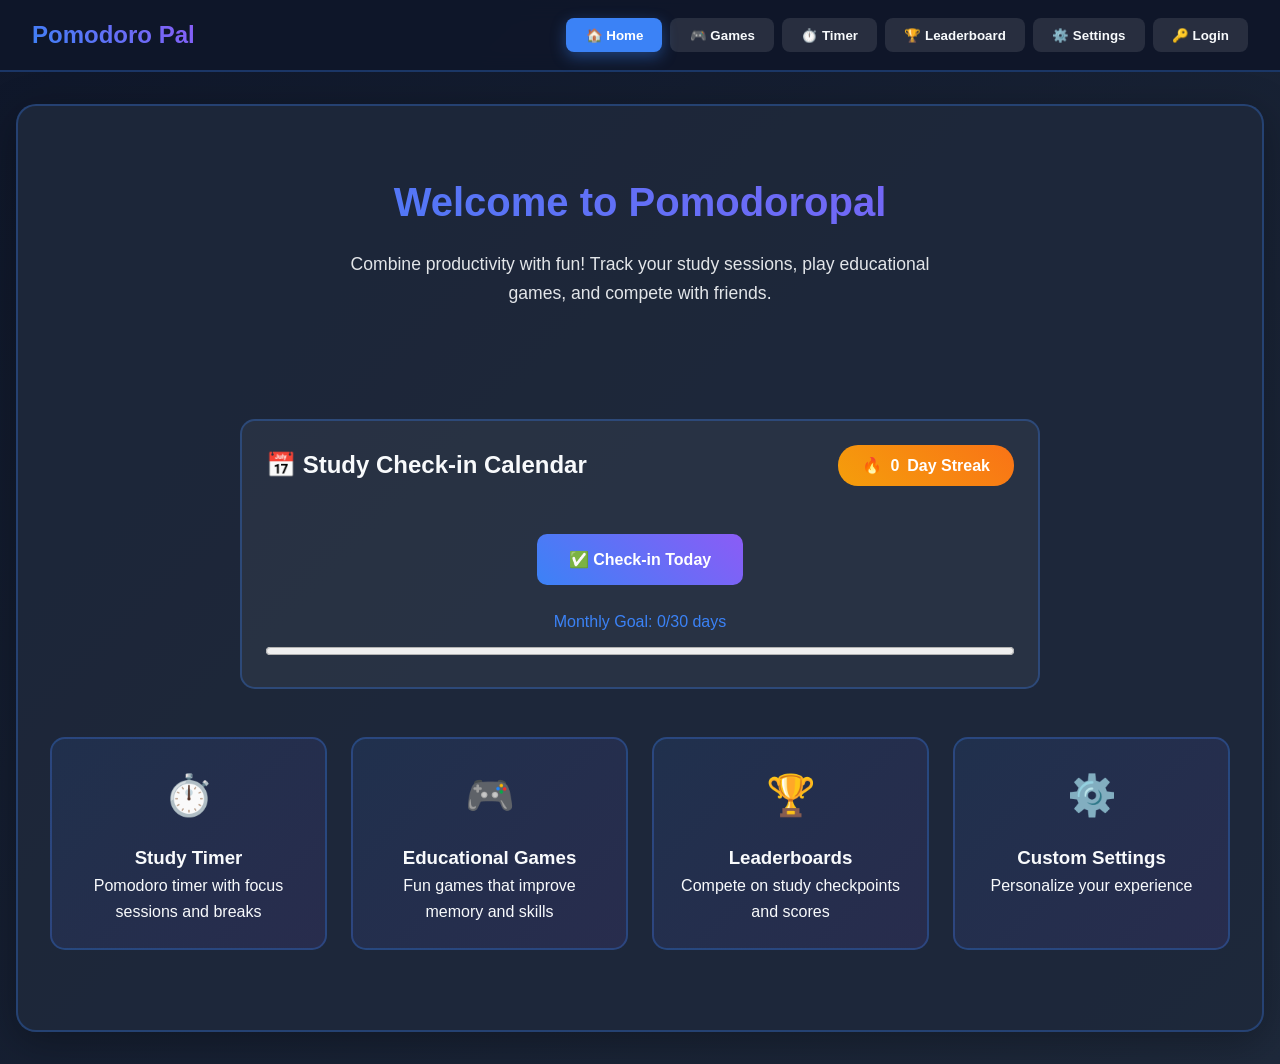
==== Pomodoro Pal/pomodoro-pal-webpage.html @ c5510846 "Initial commit: Pomodoro productivity app with user auth" ====
<!DOCTYPE html>
<html lang="en">
<head>
    <meta charset="UTF-8">
    <meta name="viewport" content="width=device-width, initial-scale=1.0">
    <title>Pomodoropal</title>
    <style>
        /* CSS Variables */
        :root {
            --bg-primary: #0f172a;
            --bg-secondary: #1e293b;
            --accent-color: #3b82f6;
            --accent-secondary: #8b5cf6;
            --text-color: #f8fafc;
            --card-bg: rgba(30, 41, 59, 0.9);
            --border-color: rgba(59, 130, 246, 0.3);
            --success-color: #10b981;
            --danger-color: #ef4444;
            --warning-color: #f59e0b;
        }

        .light-mode {
            --bg-primary: #f1f5f9;
            --bg-secondary: #ffffff;
            --accent-color: #2563eb;
            --accent-secondary: #7c3aed;
            --text-color: #1e293b;
            --card-bg: rgba(255, 255, 255, 0.95);
            --border-color: rgba(37, 99, 235, 0.3);
        }

        * {
            margin: 0;
            padding: 0;
            box-sizing: border-box;
        }

        body {
            font-family: -apple-system, BlinkMacSystemFont, 'Segoe UI', Roboto, sans-serif;
            background: linear-gradient(135deg, var(--bg-primary), var(--bg-secondary));
            color: var(--text-color);
            min-height: 100vh;
            transition: all 0.3s ease;
            line-height: 1.6;
        }

        /* Auth Modal */
        .auth-modal {
            position: fixed;
            top: 0;
            left: 0;
            width: 100%;
            height: 100%;
            background: rgba(0, 0, 0, 0.8);
            display: none;
            justify-content: center;
            align-items: center;
            z-index: 2000;
            backdrop-filter: blur(10px);
        }

        .auth-modal.active {
            display: flex;
        }

        .auth-box {
            background: var(--card-bg);
            padding: 2rem;
            border-radius: 20px;
            width: 90%;
            max-width: 400px;
            border: 2px solid var(--border-color);
            box-shadow: 0 20px 60px rgba(0, 0, 0, 0.5);
        }

        .auth-tabs {
            display: flex;
            gap: 0.5rem;
            margin-bottom: 1.5rem;
        }

        .auth-tab {
            flex: 1;
            padding: 0.8rem;
            background: rgba(255, 255, 255, 0.1);
            border: none;
            color: var(--text-color);
            border-radius: 8px;
            cursor: pointer;
            font-weight: 600;
            transition: all 0.3s ease;
        }

        .auth-tab:hover {
            background: rgba(59, 130, 246, 0.2);
        }

        .auth-tab.active {
            background: var(--accent-color);
            color: white;
        }

        .auth-form {
            display: none;
        }

        .auth-form.active {
            display: block;
        }

        .auth-input {
            width: 100%;
            padding: 0.8rem;
            margin: 0.5rem 0 1rem 0;
            background: rgba(255, 255, 255, 0.1);
            border: 2px solid var(--border-color);
            border-radius: 8px;
            color: var(--text-color);
            font-size: 1rem;
        }

        .auth-btn {
            width: 100%;
            padding: 0.8rem;
            background: linear-gradient(45deg, var(--accent-color), var(--accent-secondary));
            border: none;
            border-radius: 8px;
            color: white;
            font-weight: bold;
            cursor: pointer;
            margin-top: 0.5rem;
            transition: all 0.3s ease;
        }

        .auth-btn:hover {
            transform: translateY(-2px);
            box-shadow: 0 5px 15px rgba(59, 130, 246, 0.4);
        }

        /* Navigation */
        nav {
            background: rgba(15, 23, 42, 0.95);
            padding: 1rem 2rem;
            display: flex;
            justify-content: space-between;
            align-items: center;
            position: sticky;
            top: 0;
            z-index: 1000;
            border-bottom: 2px solid var(--border-color);
            backdrop-filter: blur(10px);
        }

        .logo {
            font-size: 1.5rem;
            font-weight: bold;
            background: linear-gradient(45deg, var(--accent-color), var(--accent-secondary));
            -webkit-background-clip: text;
            -webkit-text-fill-color: transparent;
            cursor: pointer;
        }

        .user-info {
            display: flex;
            align-items: center;
            gap: 1rem;
        }

        .avatar {
            width: 40px;
            height: 40px;
            border-radius: 50%;
            background: var(--accent-color);
            display: flex;
            align-items: center;
            justify-content: center;
            font-weight: bold;
            color: white;
        }

        .nav-links {
            display: flex;
            gap: 0.5rem;
            flex-wrap: wrap;
        }

        .nav-btn {
            padding: 0.6rem 1.2rem;
            background: rgba(255, 255, 255, 0.1);
            border: none;
            border-radius: 8px;
            color: var(--text-color);
            cursor: pointer;
            font-weight: 600;
            transition: all 0.3s ease;
            white-space: nowrap;
        }

        .nav-btn:hover {
            background: rgba(59, 130, 246, 0.2);
            transform: translateY(-2px);
        }

        .nav-btn.active {
            background: var(--accent-color);
            color: white;
            box-shadow: 0 5px 15px rgba(59, 130, 246, 0.4);
        }

        /* Main Container */
        .container {
            max-width: 1400px;
            margin: 2rem auto;
            padding: 0 1rem;
        }

        .content-section {
            background: var(--card-bg);
            border-radius: 20px;
            padding: 2rem;
            border: 2px solid var(--border-color);
            display: none;
            animation: fadeIn 0.5s ease;
            box-shadow: 0 10px 40px rgba(0, 0, 0, 0.3);
        }

        .content-section.active {
            display: block;
        }

        @keyframes fadeIn {
            from { opacity: 0; transform: translateY(20px); }
            to { opacity: 1; transform: translateY(0); }
        }

        /* Home Section */
        .hero {
            text-align: center;
            padding: 2rem 1rem;
            margin-bottom: 3rem;
        }

        .hero h1 {
            font-size: 2.5rem;
            margin-bottom: 1rem;
            background: linear-gradient(45deg, var(--accent-color), var(--accent-secondary));
            -webkit-background-clip: text;
            -webkit-text-fill-color: transparent;
        }

        .hero p {
            font-size: 1.1rem;
            opacity: 0.9;
            max-width: 600px;
            margin: 0 auto 2rem auto;
        }

        /* Features Grid */
        .features-grid {
            display: grid;
            grid-template-columns: repeat(auto-fit, minmax(250px, 1fr));
            gap: 1.5rem;
            margin: 3rem 0;
        }

        .feature-card {
            background: linear-gradient(135deg, rgba(59, 130, 246, 0.1), rgba(139, 92, 246, 0.1));
            padding: 1.5rem;
            border-radius: 15px;
            cursor: pointer;
            transition: all 0.3s ease;
            border: 2px solid var(--border-color);
            text-align: center;
        }

        .feature-card:hover {
            transform: translateY(-10px);
            border-color: var(--accent-color);
            box-shadow: 0 15px 30px rgba(59, 130, 246, 0.3);
        }

        .feature-icon {
            font-size: 2.5rem;
            margin-bottom: 1rem;
        }

        /* Check-in Calendar */
        .calendar-container {
            max-width: 800px;
            margin: 2rem auto;
            background: rgba(255, 255, 255, 0.05);
            padding: 1.5rem;
            border-radius: 15px;
            border: 2px solid var(--border-color);
        }

        .calendar-header {
            display: flex;
            justify-content: space-between;
            align-items: center;
            margin-bottom: 1.5rem;
            flex-wrap: wrap;
            gap: 1rem;
        }

        .streak-counter {
            background: linear-gradient(45deg, #f59e0b, #f97316);
            padding: 0.5rem 1.5rem;
            border-radius: 20px;
            font-weight: bold;
            display: flex;
            align-items: center;
            gap: 0.5rem;
            color: white;
        }

        .calendar-grid {
            display: grid;
            grid-template-columns: repeat(7, 1fr);
            gap: 8px;
        }

        .calendar-day {
            aspect-ratio: 1;
            display: flex;
            flex-direction: column;
            align-items: center;
            justify-content: center;
            border-radius: 8px;
            background: rgba(255, 255, 255, 0.1);
            border: 2px solid transparent;
            font-size: 0.9rem;
        }

        .calendar-day.checked {
            background: var(--success-color);
            color: white;
        }

        .calendar-day.today {
            border-color: var(--warning-color);
        }

        .check-in-btn {
            background: linear-gradient(45deg, var(--accent-color), var(--accent-secondary));
            color: white;
            border: none;
            padding: 1rem 2rem;
            border-radius: 10px;
            font-size: 1rem;
            font-weight: bold;
            cursor: pointer;
            margin: 1.5rem auto;
            display: block;
            transition: all 0.3s ease;
        }

        .check-in-btn:hover:not(:disabled) {
            transform: translateY(-3px);
            box-shadow: 0 10px 20px rgba(59, 130, 246, 0.4);
        }

        .check-in-btn:disabled {
            opacity: 0.5;
            cursor: not-allowed;
        }

        /* Games Section */
        /* Game Screens */
        /* Timer Section */
        /* Leaderboard */
        
        /* Settings */
        .settings-grid {
            display: grid;
            grid-template-columns: repeat(auto-fit, minmax(300px, 1fr));
            gap: 1.5rem;
            margin-top: 2rem;
        }

        .setting-card {
            background: rgba(255, 255, 255, 0.05);
            padding: 1.5rem;
            border-radius: 15px;
            border: 2px solid var(--border-color);
        }

        .setting-option {
            display: flex;
            justify-content: space-between;
            align-items: center;
            margin: 1rem 0;
            padding: 0.8rem;
            background: rgba(255, 255, 255, 0.05);
            border-radius: 8px;
        }

        .toggle {
            position: relative;
            width: 50px;
            height: 26px;
            background: #666;
            border-radius: 13px;
            cursor: pointer;
        }

        .toggle::after {
            content: '';
            position: absolute;
            width: 22px;
            height: 22px;
            background: white;
            border-radius: 50%;
            top: 2px;
            left: 2px;
            transition: 0.3s;
        }

        .toggle.active {
            background: var(--accent-color);
        }

        .toggle.active::after {
            left: 26px;
        }

        /* Login Prompt */
        .login-prompt {
            background: linear-gradient(45deg, rgba(59, 130, 246, 0.1), rgba(139, 92, 246, 0.1));
            padding: 1rem;
            border-radius: 10px;
            border: 2px solid var(--border-color);
            margin: 1rem 0;
            text-align: center;
        }

        .login-prompt-btn {
            background: var(--accent-color);
            color: white;
            border: none;
            padding: 0.5rem 1rem;
            border-radius: 5px;
            cursor: pointer;
            margin-left: 1rem;
            font-weight: bold;
        }

        /* Responsive Design */
        @media (max-width: 768px) {
            nav {
                flex-direction: column;
                gap: 1rem;
                padding: 1rem;
            }
            
            .nav-links {
                width: 100%;
                justify-content: center;
            }
            
            .hero h1 {
                font-size: 2rem;
            }
            
            .game-header {
                flex-direction: column;
                text-align: center;
            }
            
            .calendar-grid {
                grid-template-columns: repeat(7, 1fr);
            }
        }

        @media (max-width: 480px) {
            .calendar-grid {
                gap: 4px;
            }
            
            .calendar-day {
                font-size: 0.8rem;
            }
            
            .game-card {
                min-height: 150px;
            }
            
            .feature-card {
                padding: 1rem;
            }
        }
    </style>
</head>
<body>
    <!-- Auth Modal -->
    <div class="auth-modal" id="auth-modal">
        <div class="auth-box">
            <div class="auth-tabs">
                <button class="auth-tab active" onclick="showAuthForm('login')">Login</button>
                <button class="auth-tab" onclick="showAuthForm('register')">Register</button>
            </div>
            
            <form class="auth-form active" id="login-form" onsubmit="login(event)">
                <input type="text" class="auth-input" id="login-username" placeholder="Username" required>
                <input type="password" class="auth-input" id="login-password" placeholder="Password" required>
                <button type="submit" class="auth-btn">Login</button>
                <button type="button" class="auth-btn" onclick="closeAuthModal()" style="margin-top: 0.5rem; background: #666;">Cancel</button>
            </form>
            
            <form class="auth-form" id="register-form" onsubmit="register(event)">
                <input type="text" class="auth-input" id="register-username" placeholder="Username (min 3 chars)" required minlength="3">
                <input type="password" class="auth-input" id="register-password" placeholder="Password (min 6 chars)" required minlength="6">
                <button type="submit" class="auth-btn">Register</button>
                <button type="button" class="auth-btn" onclick="closeAuthModal()" style="margin-top: 0.5rem; background: #666;">Cancel</button>
            </form>
        </div>
    </div>

    <!-- Navigation -->
    <nav>
        <div class="logo" onclick="showSection('home')">Pomodoro Pal</div>
        <div class="user-info" id="user-info" style="display: none;">
            <div class="avatar" id="user-avatar">U</div>
            <div>
                <div id="user-name">User</div>
                <div style="font-size: 0.8rem; opacity: 0.8;" id="user-level">Guest</div>
            </div>
            <button class="nav-btn" onclick="logout()" style="margin-left: 1rem;">Logout</button>
        </div>
        <div class="nav-links">
            <button class="nav-btn active" onclick="showSection('home')">🏠 Home</button>
            <button class="nav-btn" onclick="showSection('games')">🎮 Games</button>
            <button class="nav-btn" onclick="showSection('timer')">⏱️ Timer</button>
            <button class="nav-btn" onclick="showSection('leaderboard')">🏆 Leaderboard</button>
            <button class="nav-btn" onclick="showSection('settings')">⚙️ Settings</button>
            <button class="nav-btn" onclick="openAuthModal()" id="login-btn">🔑 Login</button>
        </div>
    </nav>

    <!-- Main Container -->
    <div class="container">
        <!-- Home Section -->
        <div id="home" class="content-section active">
            <div class="hero">
                <h1>Welcome to Pomodoropal</h1>
                <p>Combine productivity with fun! Track your study sessions, play educational games, and compete with friends.</p>
            </div>

            <!-- Check-in Calendar -->
            <div class="calendar-container">
                <div class="calendar-header">
                    <h2>📅 Study Check-in Calendar</h2>
                    <div class="streak-counter">
                        🔥 <span id="streak-count">0</span> Day Streak
                    </div>
                </div>
                <div id="calendar-status" style="text-align: center; margin-bottom: 1rem; color: var(--accent-color);">
                    <!-- Status message will appear here -->
                </div>
                <div class="calendar-grid" id="calendar-grid">
                    <!-- Calendar will be generated here -->
                </div>
                <button class="check-in-btn" id="check-in-btn" onclick="markCheckin()">
                    ✅ Check-in Today
                </button>
                <div style="text-align: center; margin-top: 1rem; color: var(--accent-color);">
                    <div>Monthly Goal: <span id="month-goal">0</span>/30 days</div>
                    <progress id="month-progress" value="0" max="30" style="width: 100%; margin-top: 0.5rem;"></progress>
                </div>
            </div>

            <!-- Features Grid with Clickable Cards -->
            <div class="features-grid">
                <div class="feature-card" onclick="showSection('timer')">
                    <div class="feature-icon">⏱️</div>
                    <h3>Study Timer</h3>
                    <p>Pomodoro timer with focus sessions and breaks</p>
                </div>
                <div class="feature-card" onclick="showSection('games')">
                    <div class="feature-icon">🎮</div>
                    <h3>Educational Games</h3>
                    <p>Fun games that improve memory and skills</p>
                </div>
                <div class="feature-card" onclick="showSection('leaderboard')">
                    <div class="feature-icon">🏆</div>
                    <h3>Leaderboards</h3>
                    <p>Compete on study checkpoints and scores</p>
                </div>
                <div class="feature-card" onclick="showSection('settings')">
                    <div class="feature-icon">⚙️</div>
                    <h3>Custom Settings</h3>
                    <p>Personalize your experience</p>
                </div>
            </div>

            <!-- Guest vs Logged In Info -->
            

        <!-- Settings Section -->
        <div id="settings" class="content-section">
            <h1 style="text-align: center; margin-bottom: 1rem;">⚙️ Settings</h1>
            <p style="text-align: center; margin-bottom: 2rem; opacity: 0.8;">Customize your Pomodoropal experience</p>
            
            <div id="settings-guest-info" class="login-prompt" style="display: none;">
                <p>🔒 <strong>Login to save your settings!</strong> Customizations will be saved to your account.</p>
                <button class="login-prompt-btn" onclick="openAuthModal()">Login Now</button>
            </div>
            
            <div class="settings-grid">
                <div class="setting-card">
                    <h3 style="color: var(--accent-color); margin-bottom: 1rem;">🎨 Appearance</h3>
                    <div class="setting-option">
                        <span>Dark/Light Mode</span>
                        <div class="toggle" id="theme-toggle" onclick="toggleTheme()"></div>
                    </div>
                    <div class="setting-option">
                        <span>Font Size</span>
                        <select id="font-size" onchange="changeFontSize(this.value)">
                            <option value="small">Small</option>
                            <option value="medium" selected>Medium</option>
                            <option value="large">Large</option>
                        </select>
                    </div>
                    <div class="setting-option">
                        <span>Accent Color</span>
                        <input type="color" id="accent-color" value="#3b82f6" onchange="changeAccentColor(this.value)">
                    </div>
                </div>

                <div class="setting-card">
                    <h3 style="color: var(--accent-color); margin-bottom: 1rem;">🔔 Notifications</h3>
                    <div class="setting-option">
                        <span>Check-in Reminders</span>
                        <div class="toggle active" id="checkin-reminder" onclick="toggleSetting('checkinReminder')"></div>
                    </div>
                    <div class="setting-option">
                        <span>Break Reminders</span>
                        <div class="toggle active" id="break-reminder" onclick="toggleSetting('breakReminder')"></div>
                    </div>
                </div>

                <div class="setting-card">
                    <h3 style="color: var(--accent-color); margin-bottom: 1rem;">📊 Study Goals</h3>
                    <div class="setting-option">
                        <span>Daily Goal (hours)</span>
                        <input type="number" id="daily-goal" value="2" min="0.5" max="12" step="0.5" onchange="updateGoal('daily', this.value)">
                    </div>
                    <div class="setting-option">
                        <span>Weekly Goal (days)</span>
                        <input type="number" id="weekly-goal" value="5" min="1" max="7" step="1" onchange="updateGoal('weekly', this.value)">
                    </div>
                </div>
                
            </div>
        </div>
    </div>

    <script>
        // ============ AUTHENTICATION SYSTEM ============
        let currentUser = null;
        let users = JSON.parse(localStorage.getItem('studyUsers')) || [];
        let isLoggedIn = false;

        // Initialize on page load
        window.onload = function() {
            const savedUser = localStorage.getItem('currentUser');
            if (savedUser) {
                try {
                    currentUser = JSON.parse(savedUser);
                    isLoggedIn = true;
                    updateUIForUser();
                } catch (e) {
                    console.error('Error loading user data:', e);
                    logout();
                }
            } else {
                updateUIForGuest();
            }
            
            loadAllData(); // Load all data
            generateCalendar(); // Generate calendar
            updateLeaderboard(); // Update leaderboard
        };

        // Opens the authentication modal
        function openAuthModal() {
            document.getElementById('auth-modal').classList.add('active');
        }

        // Closes the authentication modal
        function closeAuthModal() {
            document.getElementById('auth-modal').classList.remove('active');
        }

        // Switches between login and register forms
        function showAuthForm(form) {
            document.querySelectorAll('.auth-form').forEach(f => f.classList.remove('active')); 
            document.querySelectorAll('.auth-tab').forEach(t => t.classList.remove('active'));
            
            document.getElementById(form + '-form').classList.add('active');
            document.querySelector(`.auth-tab[onclick="showAuthForm('${form}')"]`).classList.add('active');
        }

        //Logs in a user with the given username and password.
        function login(event) {
            event.preventDefault();
            
            const username = document.getElementById('login-username').value.trim();
            const password = document.getElementById('login-password').value.trim();
            
            if (!username || !password) {
                alert('Please fill in all fields');
                return;
            }
            
            // Find the user with the given username and password
            const user = users.find(u => u.username === username && u.password === password);
            if (user) {
                currentUser = user;
                isLoggedIn = true;
                localStorage.setItem('currentUser', JSON.stringify(user));
                
                updateUIForUser();
                closeAuthModal();
                loadUserData();
                generateCalendar();
                updateLeaderboard();
                
                alert('Login successful! Welcome back ' + username + '!');
            } else {
                alert('Invalid username or password');
            }
        }

        //Registers a new user with the given username and password.
        function register(event) {
            event.preventDefault();
            
            const username = document.getElementById('register-username').value.trim();
            const password = document.getElementById('register-password').value.trim();
            
            // Checks if username and password are valid
            if (!username || username.length < 3) {
                alert('Username must be at least 3 characters');
                return;
            }
            
            // Checks if password is valid
            if (!password || password.length < 6) {
                alert('Password must be at least 6 characters');
                return;
            }
            // Checks if username already exists
            if (users.some(u => u.username === username)) {
                alert('Username already exists');
                return;
            }
            
            //  Creates a new user
            const newUser = {
                id: Date.now().toString(),
                username: username,
                password: password,
                createdAt: new Date().toISOString(),
                checkins: {},
                stats: {
                    checkpoints: 0,
                    streak: 0,
                    totalHours: 0,
                    level: 1,
                    xp: 0
                },
                // Initialize game stats
                games: {
                    // Add game stats here
                },
                settings: {
                    theme: 'dark',
                    fontSize: 'medium',
                    accentColor: '#3b82f6'
                }
            };
            
            // Adds the new user to the users array
            users.push(newUser);
            localStorage.setItem('studyUsers', JSON.stringify(users));
            
            // Sets the current user to the new user
            currentUser = newUser;
            isLoggedIn = true; 
            localStorage.setItem('currentUser', JSON.stringify(newUser)); // Update local storage
            
            updateUIForUser(); // Update UI
            closeAuthModal(); // Close auth modal
            generateCalendar(); // Generate calendar
            updateLeaderboard(); // Update leaderboard
            
            alert('Registration successful! Welcome to Pomodoropal!');
        }

        // Logs out the current user
        function logout() {
            currentUser = null;
            isLoggedIn = false;
            localStorage.removeItem('currentUser');
            
            updateUIForGuest(); // Update UI
            generateCalendar(); // Generate calendar
            updateLeaderboard(); // Update leaderboard
            
            alert('Logged out successfully');
        }

        // Updates the UI for a logged-in user
        function updateUIForUser() {
            // Update nav
            document.getElementById('user-info').style.display = 'flex'; // Show user info
            document.getElementById('login-btn').style.display = 'none'; // Hide login button
            document.getElementById('user-avatar').textContent = currentUser.username.charAt(0).toUpperCase(); // Set user avatar
            document.getElementById('user-name').textContent = currentUser.username; // Set user name
            document.getElementById('user-level').textContent = `Level ${currentUser.stats.level || 1}`; // Set user level
            
            // Update home page
            document.getElementById('guest-info').style.display = 'none'; // Hide guest info
            document.getElementById('user-info-card').style.display = 'block'; // Show user info card
            document.getElementById('welcome-name').textContent = currentUser.username; // Set welcome name
            // Set user stats
            document.getElementById('user-stats').textContent = 
                `Level ${currentUser.stats.level || 1} | ${currentUser.stats.checkpoints || 0} checkpoints | ${currentUser.stats.streak || 0}-day streak`;
            
            // Update timer settings visibility
            document.getElementById('timer-user-settings').style.display = 'block';
            document.getElementById('timer-guest-warning').style.display = 'none';
            
            // Update leaderboard
            document.getElementById('leaderboard-guest-info').style.display = 'none';
            
            // Update settings
            document.getElementById('settings-guest-info').style.display = 'none';
            
            // Enable check-in button
            document.getElementById('check-in-btn').disabled = false;
            updateCheckinButton();
        }

        // Updates the UI for a guest
        function updateUIForGuest() {
            // Update nav
            document.getElementById('user-info').style.display = 'none';
            document.getElementById('login-btn').style.display = 'block';
            
            // Update home page
            document.getElementById('guest-info').style.display = 'block';
            document.getElementById('user-info-card').style.display = 'none';
            
            // Update timer settings visibility
            document.getElementById('timer-user-settings').style.display = 'none';
            document.getElementById('timer-guest-warning').style.display = 'block';
            
            // Update leaderboard
            document.getElementById('leaderboard-guest-info').style.display = 'block';
            
            // Update settings
            document.getElementById('settings-guest-info').style.display = 'block';
            
            // Disable check-in button for guests
            document.getElementById('check-in-btn').disabled = true;
            document.getElementById('calendar-status').innerHTML = '<p>🔒 Login to use the check-in calendar!</p>';
        }

        //Shows a section and updates the active nav button
        function showSection(sectionId) {
            // Hide all sections
            document.querySelectorAll('.content-section').forEach(section => {
                section.classList.remove('active');
            });
            
            // Show selected section
            document.getElementById(sectionId).classList.add('active');
            
            // Update active nav button
            document.querySelectorAll('.nav-btn').forEach(btn => {
                btn.classList.remove('active');
            });
            
            // Find and activate the corresponding button
            const buttons = document.querySelectorAll('.nav-btn');
            for (let btn of buttons) {
                if (btn.textContent.includes(sectionId.charAt(0).toUpperCase() + sectionId.slice(1).toLowerCase())) {
                    btn.classList.add('active');
                    break;
                }
            }
            
            // Special case for login button
            if (sectionId === 'home') {
                document.querySelector('.nav-btn[onclick="showSection(\'home\')"]').classList.add('active');
            }
        }

        // Generates the calendar for the current month.
        function generateCalendar() {
            const grid = document.getElementById('calendar-grid');
            if (!grid) return;
            
            grid.innerHTML = '';
            
            const today = new Date();
            const currentMonth = today.getMonth();
            const currentYear = today.getFullYear();
            const daysInMonth = new Date(currentYear, currentMonth + 1, 0).getDate();
            
            // Get first day of month (0 = Sunday, 1 = Monday, etc.)
            const firstDay = new Date(currentYear, currentMonth, 1).getDay();
            
            // Add empty cells for days before the first day of month
            for (let i = 0; i < firstDay; i++) {
                const emptyDay = document.createElement('div');
                emptyDay.className = 'calendar-day';
                emptyDay.style.opacity = '0.3';
                emptyDay.innerHTML = '<div></div>';
                grid.appendChild(emptyDay);
            }
            
            // Get user's check-in data
            const checkins = currentUser?.checkins || {};
            
            // Generate days
            for (let i = 1; i <= daysInMonth; i++) {
                const dayDate = new Date(currentYear, currentMonth, i);
                const dateStr = dayDate.toISOString().split('T')[0];
                const isToday = i === today.getDate() && currentMonth === today.getMonth() && currentYear === today.getFullYear();
                const isChecked = checkins[dateStr];
                
                const dayEl = document.createElement('div');
                dayEl.className = `calendar-day ${isChecked ? 'checked' : ''} ${isToday ? 'today' : ''}`; 
                dayEl.innerHTML = `
                    <div style="font-weight: ${isToday ? 'bold' : 'normal'}">${i}</div>
                `; 
                // Add border if today
                if (isToday) {
                    dayEl.style.border = `2px solid ${isChecked ? '#10b981' : '#f59e0b'}`;
                }
                
                grid.appendChild(dayEl); // Append day to grid
            }
            
            // Update stats
            if (currentUser) {
                document.getElementById('streak-count').textContent = currentUser.stats.streak || 0;
                const monthCheckins = Object.keys(checkins).filter(d => {
                    const date = new Date(d);
                    return date.getMonth() === currentMonth && date.getFullYear() === currentYear;
                }).length;
                
                document.getElementById('month-goal').textContent = monthCheckins;
                document.getElementById('month-progress').value = monthCheckins;
                
                document.getElementById('calendar-status').innerHTML = 
                    `<p>📅 ${currentUser.username}, you have ${monthCheckins} check-ins this month. Keep it up!</p>`;
            } else {
                document.getElementById('streak-count').textContent = '0';
                document.getElementById('month-goal').textContent = '0';
                document.getElementById('month-progress').value = 0;
            }
            
            updateCheckinButton();
        }
        // Updates the check-in button based on the user's login status and check-in history.
        function updateCheckinButton() {
            const btn = document.getElementById('check-in-btn');
            if (!isLoggedIn) {
                btn.disabled = true;
                btn.textContent = '🔒 Login to Check-in';
                return;
            }
            
            const today = new Date().toISOString().split('T')[0];
            const alreadyChecked = currentUser.checkins && currentUser.checkins[today];
            
            if (alreadyChecked) {
                btn.disabled = true;
                btn.textContent = '✅ Already Checked-in Today';
            } else {
                btn.disabled = false;
                btn.textContent = '✅ Check-in Today';
            }
        }

        // Checks in the user for the current day
        // ============ GAMES ============
        // Game state variables
        // Load game data
        // Save game data
        // Load user data
        // Game Navigation
        // Back to Games
        // ============ TIMER ============
        // Timer page navigation
        // ============ LEADERBOARD ============
        // Show leaderboard
        // ============ SETTINGS ============

        // customize theme
        function toggleTheme() {
            const toggle = document.getElementById('theme-toggle');
            toggle.classList.toggle('active');
            
            if (toggle.classList.contains('active')) {
                document.body.classList.add('light-mode');
                if (isLoggedIn && currentUser) {
                    currentUser.settings.theme = 'light';
                    saveUserSettings();
                }
            } else {
                document.body.classList.remove('light-mode');
                if (isLoggedIn && currentUser) {
                    currentUser.settings.theme = 'dark';
                    saveUserSettings();
                }
            }
        }

        // change font size
        function changeFontSize(size) {
            document.body.style.fontSize = size === 'small' ? '14px' : size === 'medium' ? '16px' : '18px';
            
            if (isLoggedIn && currentUser) {
                currentUser.settings.fontSize = size;
                saveUserSettings();
            }
        }

        // change accent color
        function changeAccentColor(color) {
            document.documentElement.style.setProperty('--accent-color', color);
            
            if (isLoggedIn && currentUser) {
                currentUser.settings.accentColor = color;
                saveUserSettings();
            }
        }

        // toggle setting
        function toggleSetting(setting) {
            const toggle = event.target;
            toggle.classList.toggle('active');
            
            if (isLoggedIn && currentUser) {
                currentUser.settings[setting] = toggle.classList.contains('active');
                saveUserSettings();
            }
        }

        // update goal
        function updateGoal(type, value) {
            if (isLoggedIn && currentUser) {
                if (!currentUser.goals) currentUser.goals = {};
                currentUser.goals[type] = parseFloat(value);
                saveUserSettings();
            }
        }

        // save user settings
        function saveUserSettings() {
            if (!isLoggedIn || !currentUser) return;
            
            const userIndex = users.findIndex(u => u.id === currentUser.id); // Find user
            
            // Update user settings
            if (userIndex > -1) {
                users[userIndex] = currentUser;
                localStorage.setItem('studyUsers', JSON.stringify(users)); // Update studyUsers
                localStorage.setItem('currentUser', JSON.stringify(currentUser)); // Update currentUser
            }
        }
    </script>
</body>
</html>
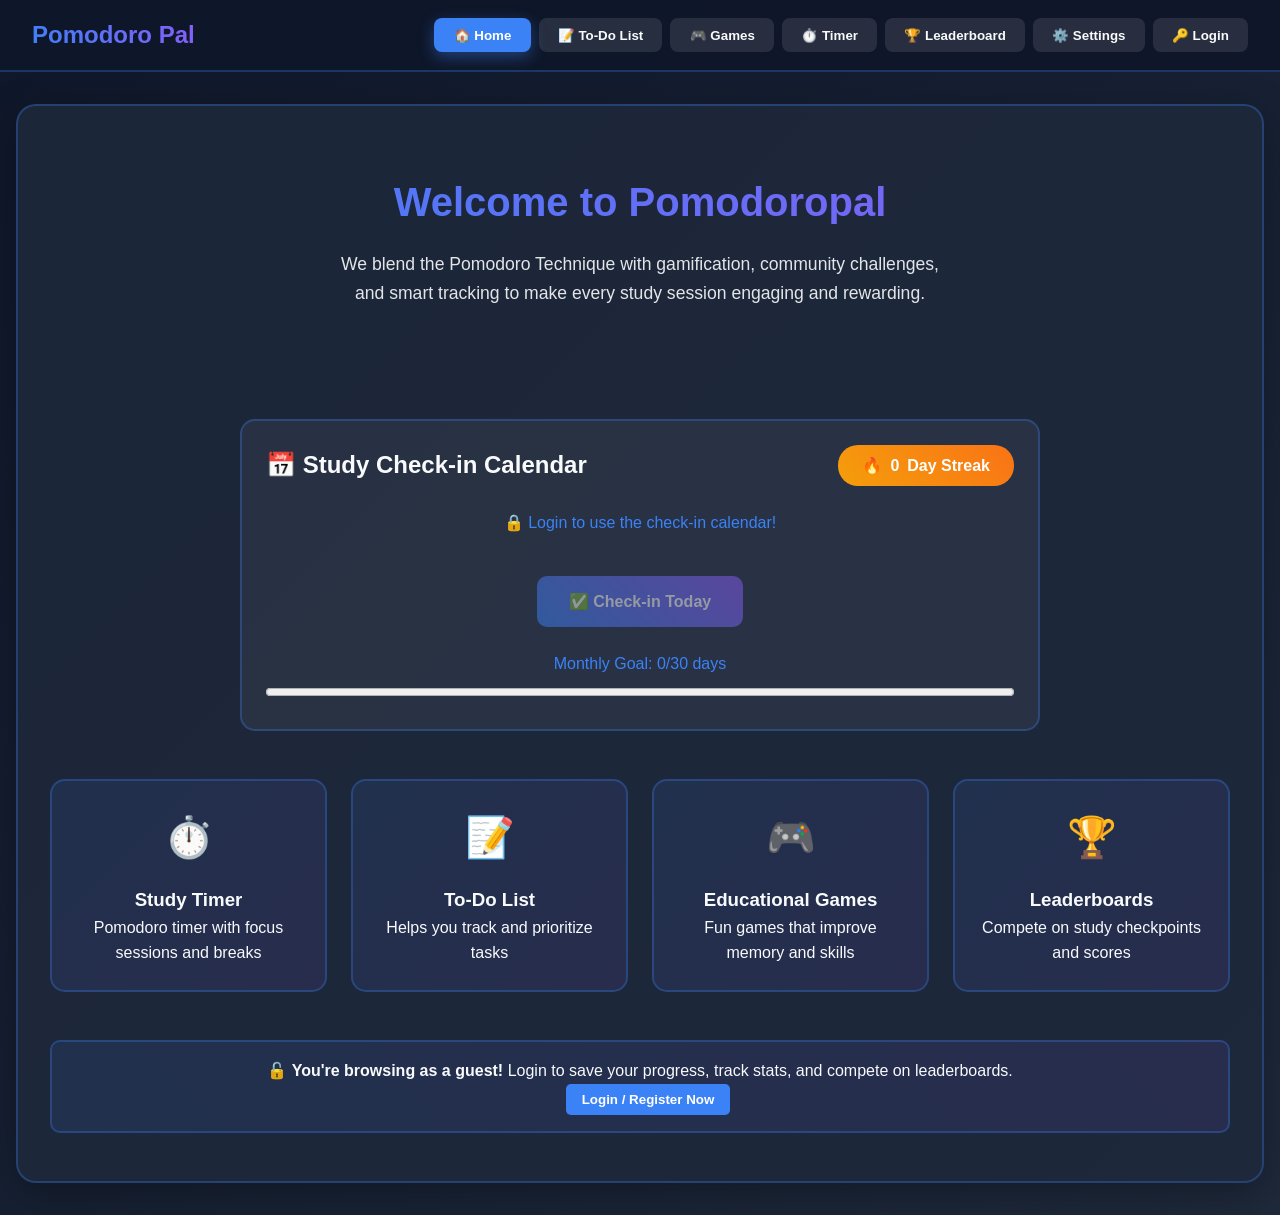
==== commit 3a291b03: "Enhanced webpage with To-Do list section,  improved settings and calendar display now working" ====
--- a/Pomodoro Pal/pomodoro-pal-webpage.html
+++ b/Pomodoro Pal/pomodoro-pal-webpage.html
@@ -365,11 +365,17 @@
             cursor: not-allowed;
         }
 
-        /* Games Section */
-        /* Game Screens */
-        /* Timer Section */
-        /* Leaderboard */
-        
+        /* Guest vs Logged In Info */
+        .guest-info, .user-info-card {
+            margin: 2rem auto;
+            max-width: 600px;
+            padding: 1.5rem;
+            background: linear-gradient(45deg, rgba(59, 130, 246, 0.1), rgba(139, 92, 246, 0.1));
+            border-radius: 15px;
+            border: 2px solid var(--border-color);
+            text-align: center;
+        }
+
         /* Settings */
         .settings-grid {
             display: grid;
@@ -462,7 +468,7 @@
                 font-size: 2rem;
             }
             
-            .game-header {
+            .calendar-header {
                 flex-direction: column;
                 text-align: center;
             }
@@ -479,10 +485,6 @@
             
             .calendar-day {
                 font-size: 0.8rem;
-            }
-            
-            .game-card {
-                min-height: 150px;
             }
             
             .feature-card {
@@ -529,6 +531,7 @@
         </div>
         <div class="nav-links">
             <button class="nav-btn active" onclick="showSection('home')">🏠 Home</button>
+            <button class="nav-btn" onclick="showSection('todo')">📝 To-Do List</button>
             <button class="nav-btn" onclick="showSection('games')">🎮 Games</button>
             <button class="nav-btn" onclick="showSection('timer')">⏱️ Timer</button>
             <button class="nav-btn" onclick="showSection('leaderboard')">🏆 Leaderboard</button>
@@ -543,7 +546,7 @@
         <div id="home" class="content-section active">
             <div class="hero">
                 <h1>Welcome to Pomodoropal</h1>
-                <p>Combine productivity with fun! Track your study sessions, play educational games, and compete with friends.</p>
+                <p>We blend the Pomodoro Technique with gamification, community challenges, and smart tracking to make every study session engaging and rewarding.</p>
             </div>
 
             <!-- Check-in Calendar -->
@@ -576,6 +579,11 @@
                     <h3>Study Timer</h3>
                     <p>Pomodoro timer with focus sessions and breaks</p>
                 </div>
+                <div class="feature-card" onclick="showSection('todo')">
+                    <div class="feature-icon">📝</div>
+                    <h3>To-Do List</h3>
+                    <p>Helps you track and prioritize tasks</p>
+                </div>
                 <div class="feature-card" onclick="showSection('games')">
                     <div class="feature-icon">🎮</div>
                     <h3>Educational Games</h3>
@@ -586,15 +594,20 @@
                     <h3>Leaderboards</h3>
                     <p>Compete on study checkpoints and scores</p>
                 </div>
-                <div class="feature-card" onclick="showSection('settings')">
-                    <div class="feature-icon">⚙️</div>
-                    <h3>Custom Settings</h3>
-                    <p>Personalize your experience</p>
-                </div>
             </div>
 
             <!-- Guest vs Logged In Info -->
-            
+            <div id="guest-info" class="login-prompt" style="display: none; margin-top: 2rem;">
+                <p>🔓 <strong>You're browsing as a guest!</strong> Login to save your progress, track stats, and compete on leaderboards.</p>
+                <button class="login-prompt-btn" onclick="openAuthModal()">Login / Register Now</button>
+            </div>
+            
+            <div id="user-info-card" style="display: none; background: linear-gradient(45deg, rgba(59, 130, 246, 0.1), rgba(139, 92, 246, 0.1)); padding: 1.5rem; border-radius: 15px; margin-top: 2rem; border: 2px solid var(--border-color);">
+                <h3 style="color: var(--accent-color); margin-bottom: 0.5rem;">Welcome back, <span id="welcome-name">User</span>! 👋</h3>
+                <p style="margin-bottom: 1rem;">You're on a <strong><span id="streak-count-2">0</span>-day streak</strong>! Keep up the great work!</p>
+                <div id="user-stats" style="font-size: 0.9rem; opacity: 0.8;"></div>
+            </div>
+        </div> <!-- THIS IS THE MISSING CLOSING DIV FOR HOME SECTION -->
 
         <!-- Settings Section -->
         <div id="settings" class="content-section">
@@ -637,6 +650,10 @@
                         <span>Break Reminders</span>
                         <div class="toggle active" id="break-reminder" onclick="toggleSetting('breakReminder')"></div>
                     </div>
+                    <div class="setting-option">
+                        <span>Sound Effects</span>
+                        <div class="toggle active" id="sound-effects" onclick="toggleSetting('soundEffects')"></div>
+                    </div>
                 </div>
 
                 <div class="setting-card">
@@ -649,10 +666,17 @@
                         <span>Weekly Goal (days)</span>
                         <input type="number" id="weekly-goal" value="5" min="1" max="7" step="1" onchange="updateGoal('weekly', this.value)">
                     </div>
+                    <div class="setting-option">
+                        <span>Monthly Goal (days)</span>
+                        <input type="number" id="monthly-goal" value="20" min="1" max="31" step="1" onchange="updateGoal('monthly', this.value)">
+                    </div>
                 </div>
-                
             </div>
         </div>
+        <!-- END Settings Section -->
+
+        <!-- TODO: Add other sections (todo, games, timer, leaderboard) here -->
+        
     </div>
 
     <script>
@@ -701,7 +725,7 @@
             document.querySelector(`.auth-tab[onclick="showAuthForm('${form}')"]`).classList.add('active');
         }
 
-        //Logs in a user with the given username and password.
+        // Logs in a user with the given username and password.
         function login(event) {
             event.preventDefault();
             
@@ -732,7 +756,7 @@
             }
         }
 
-        //Registers a new user with the given username and password.
+        // Registers a new user with the given username and password.
         function register(event) {
             event.preventDefault();
             
@@ -756,7 +780,7 @@
                 return;
             }
             
-            //  Creates a new user
+            // Creates a new user
             const newUser = {
                 id: Date.now().toString(),
                 username: username,
@@ -828,13 +852,6 @@
             document.getElementById('user-stats').textContent = 
                 `Level ${currentUser.stats.level || 1} | ${currentUser.stats.checkpoints || 0} checkpoints | ${currentUser.stats.streak || 0}-day streak`;
             
-            // Update timer settings visibility
-            document.getElementById('timer-user-settings').style.display = 'block';
-            document.getElementById('timer-guest-warning').style.display = 'none';
-            
-            // Update leaderboard
-            document.getElementById('leaderboard-guest-info').style.display = 'none';
-            
             // Update settings
             document.getElementById('settings-guest-info').style.display = 'none';
             
@@ -853,13 +870,6 @@
             document.getElementById('guest-info').style.display = 'block';
             document.getElementById('user-info-card').style.display = 'none';
             
-            // Update timer settings visibility
-            document.getElementById('timer-user-settings').style.display = 'none';
-            document.getElementById('timer-guest-warning').style.display = 'block';
-            
-            // Update leaderboard
-            document.getElementById('leaderboard-guest-info').style.display = 'block';
-            
             // Update settings
             document.getElementById('settings-guest-info').style.display = 'block';
             
@@ -868,7 +878,7 @@
             document.getElementById('calendar-status').innerHTML = '<p>🔒 Login to use the check-in calendar!</p>';
         }
 
-        //Shows a section and updates the active nav button
+        // Shows a section and updates the active nav button
         function showSection(sectionId) {
             // Hide all sections
             document.querySelectorAll('.content-section').forEach(section => {
@@ -966,6 +976,7 @@
             
             updateCheckinButton();
         }
+        
         // Updates the check-in button based on the user's login status and check-in history.
         function updateCheckinButton() {
             const btn = document.getElementById('check-in-btn');
@@ -987,7 +998,63 @@
             }
         }
 
-        // Checks in the user for the current day
+        function markCheckin() {
+            if (!isLoggedIn || !currentUser) {
+                alert('Please login to check in');
+                openAuthModal();
+                return;
+            }
+            
+            const today = new Date().toISOString().split('T')[0];
+            
+            // Initialize checkins object if it doesn't exist
+            if (!currentUser.checkins) {
+                currentUser.checkins = {};
+            }
+            
+            // Check if already checked in today
+            if (currentUser.checkins[today]) {
+                alert('You have already checked in today!');
+                return;
+            }
+            
+            // Mark check-in for today
+            currentUser.checkins[today] = true;
+            
+            // Update streak
+            if (!currentUser.stats) currentUser.stats = {};
+            
+            // Calculate streak
+            const dates = Object.keys(currentUser.checkins).sort();
+            let streak = 0;
+            let currentDate = new Date();
+            
+            for (let i = 0; i < dates.length; i++) {
+                const checkinDate = new Date(dates[dates.length - 1 - i]);
+                const diffTime = Math.abs(currentDate - checkinDate);
+                const diffDays = Math.ceil(diffTime / (1000 * 60 * 60 * 24));
+                
+                if (diffDays === i) {
+                    streak++;
+                } else {
+                    break;
+                }
+            }
+            
+            currentUser.stats.streak = streak;
+            currentUser.stats.checkpoints = (currentUser.stats.checkpoints || 0) + 1;
+            
+            // Save user data
+            saveUserData();
+            
+            // Update UI
+            generateCalendar();
+            updateUIForUser();
+            
+            alert('✅ Check-in successful! Keep up the good work!');
+        }
+
+        // ============ Todo list functions ============
         // ============ GAMES ============
         // Game state variables
         // Load game data
@@ -999,9 +1066,47 @@
         // Timer page navigation
         // ============ LEADERBOARD ============
         // Show leaderboard
-        // ============ SETTINGS ============
-
-        // customize theme
+
+        // ============ SETTINGS FUNCTIONS ============
+        function loadUserSettings() {
+            if (!currentUser || !currentUser.settings) return;
+            
+            const settings = currentUser.settings;
+            
+            if (settings.theme === 'light') {
+                document.getElementById('theme-toggle').classList.add('active');
+                document.body.classList.add('light-mode');
+            }
+            
+            if (settings.fontSize) {
+                document.getElementById('font-size').value = settings.fontSize;
+                changeFontSize(settings.fontSize);
+            }
+            
+            if (settings.accentColor) {
+                document.getElementById('accent-color').value = settings.accentColor;
+                changeAccentColor(settings.accentColor);
+            }
+            
+            if (settings.checkinReminder) {
+                document.getElementById('checkin-reminder').classList.add('active');
+            }
+            
+            if (settings.breakReminder) {
+                document.getElementById('break-reminder').classList.add('active');
+            }
+            
+            if (settings.soundEffects) {
+                document.getElementById('sound-effects').classList.add('active');
+            }
+            
+            if (currentUser.goals) {
+                document.getElementById('daily-goal').value = currentUser.goals.daily || 2;
+                document.getElementById('weekly-goal').value = currentUser.goals.weekly || 5;
+                document.getElementById('monthly-goal').value = currentUser.goals.monthly || 20;
+            }
+        }
+
         function toggleTheme() {
             const toggle = document.getElementById('theme-toggle');
             toggle.classList.toggle('active');
@@ -1010,68 +1115,52 @@
                 document.body.classList.add('light-mode');
                 if (isLoggedIn && currentUser) {
                     currentUser.settings.theme = 'light';
-                    saveUserSettings();
+                    saveUserData();
                 }
             } else {
                 document.body.classList.remove('light-mode');
                 if (isLoggedIn && currentUser) {
                     currentUser.settings.theme = 'dark';
-                    saveUserSettings();
+                    saveUserData();
                 }
             }
         }
 
-        // change font size
         function changeFontSize(size) {
             document.body.style.fontSize = size === 'small' ? '14px' : size === 'medium' ? '16px' : '18px';
             
             if (isLoggedIn && currentUser) {
                 currentUser.settings.fontSize = size;
-                saveUserSettings();
-            }
-        }
-
-        // change accent color
+                saveUserData();
+            }
+        }
+
         function changeAccentColor(color) {
             document.documentElement.style.setProperty('--accent-color', color);
             
             if (isLoggedIn && currentUser) {
                 currentUser.settings.accentColor = color;
-                saveUserSettings();
-            }
-        }
-
-        // toggle setting
+                saveUserData();
+            }
+        }
+
         function toggleSetting(setting) {
-            const toggle = event.target;
+            const toggle = event.target.closest('.toggle');
+            if (!toggle) return;
+            
             toggle.classList.toggle('active');
             
             if (isLoggedIn && currentUser) {
                 currentUser.settings[setting] = toggle.classList.contains('active');
-                saveUserSettings();
-            }
-        }
-
-        // update goal
+                saveUserData();
+            }
+        }
+
         function updateGoal(type, value) {
             if (isLoggedIn && currentUser) {
                 if (!currentUser.goals) currentUser.goals = {};
                 currentUser.goals[type] = parseFloat(value);
-                saveUserSettings();
-            }
-        }
-
-        // save user settings
-        function saveUserSettings() {
-            if (!isLoggedIn || !currentUser) return;
-            
-            const userIndex = users.findIndex(u => u.id === currentUser.id); // Find user
-            
-            // Update user settings
-            if (userIndex > -1) {
-                users[userIndex] = currentUser;
-                localStorage.setItem('studyUsers', JSON.stringify(users)); // Update studyUsers
-                localStorage.setItem('currentUser', JSON.stringify(currentUser)); // Update currentUser
+                saveUserData();
             }
         }
     </script>
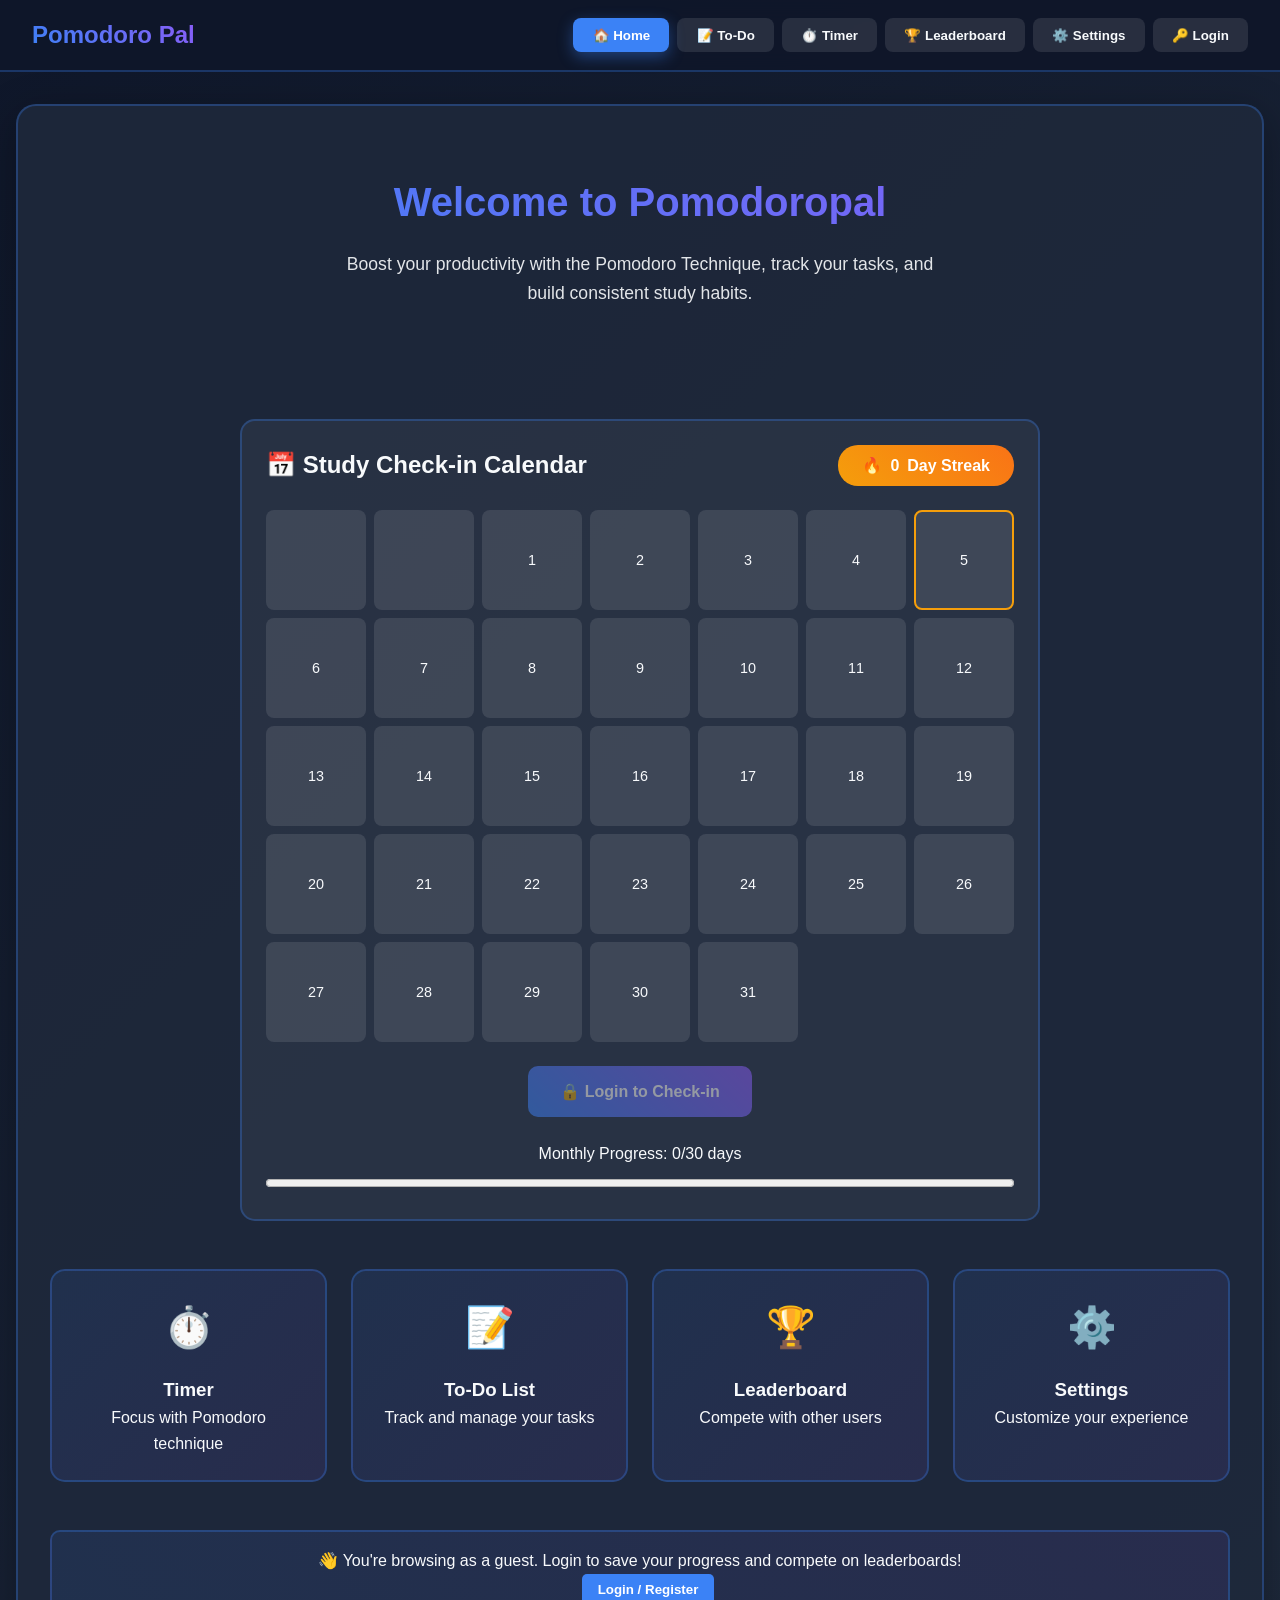
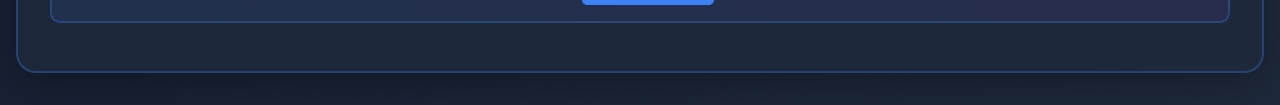
==== commit 444e1f7a: "The check-in calendar panel, to-do list page and the timer page are functional" ====
--- a/Pomodoro Pal/pomodoro-pal-webpage.html
+++ b/Pomodoro Pal/pomodoro-pal-webpage.html
@@ -323,13 +323,13 @@
         .calendar-day {
             aspect-ratio: 1;
             display: flex;
-            flex-direction: column;
             align-items: center;
             justify-content: center;
             border-radius: 8px;
             background: rgba(255, 255, 255, 0.1);
             border: 2px solid transparent;
             font-size: 0.9rem;
+            font-weight: 500;
         }
 
         .calendar-day.checked {
@@ -365,18 +365,272 @@
             cursor: not-allowed;
         }
 
-        /* Guest vs Logged In Info */
-        .guest-info, .user-info-card {
+        /* Login Prompt */
+        .login-prompt {
+            background: linear-gradient(45deg, rgba(59, 130, 246, 0.1), rgba(139, 92, 246, 0.1));
+            padding: 1rem;
+            border-radius: 10px;
+            border: 2px solid var(--border-color);
+            margin: 1rem 0;
+            text-align: center;
+        }
+
+        .login-prompt-btn {
+            background: var(--accent-color);
+            color: white;
+            border: none;
+            padding: 0.5rem 1rem;
+            border-radius: 5px;
+            cursor: pointer;
+            margin-left: 1rem;
+            font-weight: bold;
+        }
+
+        /* Timer Section */
+        .timer-container {
+            text-align: center;
+            max-width: 600px;
+            margin: 0 auto;
+        }
+
+        .timer-display {
+            font-size: 6rem;
+            font-weight: bold;
+            margin: 2rem 0;
+            color: var(--accent-color);
+            text-shadow: 0 0 20px rgba(59, 130, 246, 0.5);
+            font-family: monospace;
+        }
+
+        .timer-controls {
+            display: flex;
+            justify-content: center;
+            gap: 1rem;
+            margin: 2rem 0;
+            flex-wrap: wrap;
+        }
+
+        .timer-btn {
+            padding: 1rem 2rem;
+            font-size: 1.1rem;
+            border: none;
+            border-radius: 10px;
+            cursor: pointer;
+            font-weight: bold;
+            transition: all 0.3s ease;
+        }
+
+        .timer-btn.start {
+            background: var(--success-color);
+            color: white;
+        }
+
+        .timer-btn.pause {
+            background: var(--warning-color);
+            color: white;
+        }
+
+        .timer-btn.reset {
+            background: var(--danger-color);
+            color: white;
+        }
+
+        .timer-btn:hover {
+            transform: translateY(-3px);
+            box-shadow: 0 5px 15px rgba(0, 0, 0, 0.3);
+        }
+
+        .timer-presets {
+            display: grid;
+            grid-template-columns: repeat(3, 1fr);
+            gap: 1rem;
             margin: 2rem auto;
-            max-width: 600px;
-            padding: 1.5rem;
-            background: linear-gradient(45deg, rgba(59, 130, 246, 0.1), rgba(139, 92, 246, 0.1));
-            border-radius: 15px;
+            max-width: 400px;
+        }
+
+        .preset-btn {
+            padding: 1rem;
+            background: rgba(255, 255, 255, 0.1);
             border: 2px solid var(--border-color);
-            text-align: center;
-        }
-
-        /* Settings */
+            border-radius: 10px;
+            color: var(--text-color);
+            cursor: pointer;
+            transition: all 0.3s ease;
+        }
+
+        .preset-btn:hover {
+            background: rgba(59, 130, 246, 0.2);
+            border-color: var(--accent-color);
+        }
+
+        .preset-btn.active {
+            background: var(--accent-color);
+            color: white;
+        }
+
+        .timer-mode-indicator {
+            font-size: 1.2rem;
+            margin: 1rem 0;
+            color: var(--accent-color);
+        }
+
+        .session-stats {
+            display: flex;
+            justify-content: center;
+            gap: 2rem;
+            margin-top: 2rem;
+            padding: 1rem;
+            background: rgba(255, 255, 255, 0.05);
+            border-radius: 10px;
+        }
+
+        /* Todo Section */
+        .todo-container {
+            max-width: 800px;
+            margin: 0 auto;
+        }
+
+        .todo-header {
+            display: flex;
+            gap: 1rem;
+            margin-bottom: 2rem;
+        }
+
+        .todo-input {
+            flex: 1;
+            padding: 1rem;
+            background: rgba(255, 255, 255, 0.1);
+            border: 2px solid var(--border-color);
+            border-radius: 10px;
+            color: var(--text-color);
+            font-size: 1rem;
+        }
+
+        .todo-input:focus {
+            outline: none;
+            border-color: var(--accent-color);
+        }
+
+        .add-todo-btn {
+            padding: 0 2rem;
+            background: linear-gradient(45deg, var(--accent-color), var(--accent-secondary));
+            border: none;
+            border-radius: 10px;
+            color: white;
+            font-weight: bold;
+            cursor: pointer;
+            transition: all 0.3s ease;
+        }
+
+        .add-todo-btn:hover {
+            transform: translateY(-2px);
+            box-shadow: 0 5px 15px rgba(59, 130, 246, 0.4);
+        }
+
+        .todo-filters {
+            display: flex;
+            gap: 0.5rem;
+            margin-bottom: 1.5rem;
+        }
+
+        .filter-btn {
+            padding: 0.5rem 1rem;
+            background: rgba(255, 255, 255, 0.1);
+            border: 2px solid var(--border-color);
+            border-radius: 8px;
+            color: var(--text-color);
+            cursor: pointer;
+            transition: all 0.3s ease;
+        }
+
+        .filter-btn:hover {
+            background: rgba(59, 130, 246, 0.2);
+        }
+
+        .filter-btn.active {
+            background: var(--accent-color);
+            color: white;
+        }
+
+        .todo-list {
+            list-style: none;
+            margin-top: 1rem;
+        }
+
+        .todo-item {
+            display: flex;
+            align-items: center;
+            gap: 1rem;
+            padding: 1rem;
+            background: rgba(255, 255, 255, 0.05);
+            border: 2px solid var(--border-color);
+            border-radius: 10px;
+            margin-bottom: 0.5rem;
+            transition: all 0.3s ease;
+        }
+
+        .todo-item:hover {
+            background: rgba(255, 255, 255, 0.1);
+        }
+
+        .todo-checkbox {
+            width: 24px;
+            height: 24px;
+            cursor: pointer;
+            accent-color: var(--success-color);
+        }
+
+        .todo-text {
+            flex: 1;
+            font-size: 1rem;
+        }
+
+        .todo-text.completed {
+            text-decoration: line-through;
+            opacity: 0.6;
+        }
+
+        .todo-delete {
+            padding: 0.5rem 1rem;
+            background: var(--danger-color);
+            border: none;
+            border-radius: 5px;
+            color: white;
+            cursor: pointer;
+            transition: all 0.3s ease;
+        }
+
+        .todo-delete:hover {
+            transform: translateY(-2px);
+            box-shadow: 0 5px 15px rgba(239, 68, 68, 0.4);
+        }
+
+        .todo-stats {
+            display: flex;
+            justify-content: space-between;
+            align-items: center;
+            margin-top: 2rem;
+            padding: 1rem;
+            background: rgba(255, 255, 255, 0.05);
+            border-radius: 10px;
+        }
+
+        .clear-completed {
+            padding: 0.5rem 1rem;
+            background: rgba(255, 255, 255, 0.1);
+            border: 2px solid var(--border-color);
+            border-radius: 5px;
+            color: var(--text-color);
+            cursor: pointer;
+            transition: all 0.3s ease;
+        }
+
+        .clear-completed:hover {
+            background: var(--danger-color);
+            color: white;
+        }
+
+        /* Settings Section */
         .settings-grid {
             display: grid;
             grid-template-columns: repeat(auto-fit, minmax(300px, 1fr));
@@ -430,25 +684,26 @@
             left: 26px;
         }
 
-        /* Login Prompt */
-        .login-prompt {
-            background: linear-gradient(45deg, rgba(59, 130, 246, 0.1), rgba(139, 92, 246, 0.1));
-            padding: 1rem;
+        /* Notification */
+        .notification {
+            position: fixed;
+            top: 20px;
+            right: 20px;
+            padding: 1rem 1.5rem;
             border-radius: 10px;
-            border: 2px solid var(--border-color);
-            margin: 1rem 0;
-            text-align: center;
-        }
-
-        .login-prompt-btn {
-            background: var(--accent-color);
-            color: white;
-            border: none;
-            padding: 0.5rem 1rem;
-            border-radius: 5px;
-            cursor: pointer;
-            margin-left: 1rem;
+            color: white;
             font-weight: bold;
+            z-index: 10000;
+            animation: slideIn 0.3s ease;
+        }
+
+        .notification.success { background: var(--success-color); }
+        .notification.error { background: var(--danger-color); }
+        .notification.info { background: var(--accent-color); }
+
+        @keyframes slideIn {
+            from { transform: translateX(100%); opacity: 0; }
+            to { transform: translateX(0); opacity: 1; }
         }
 
         /* Responsive Design */
@@ -468,13 +723,16 @@
                 font-size: 2rem;
             }
             
-            .calendar-header {
+            .timer-display {
+                font-size: 4rem;
+            }
+            
+            .todo-header {
                 flex-direction: column;
-                text-align: center;
-            }
-            
-            .calendar-grid {
-                grid-template-columns: repeat(7, 1fr);
+            }
+            
+            .add-todo-btn {
+                padding: 1rem;
             }
         }
 
@@ -487,8 +745,20 @@
                 font-size: 0.8rem;
             }
             
-            .feature-card {
-                padding: 1rem;
+            .timer-display {
+                font-size: 3rem;
+            }
+            
+            .timer-presets {
+                grid-template-columns: 1fr;
+            }
+            
+            .todo-filters {
+                flex-wrap: wrap;
+            }
+            
+            .filter-btn {
+                flex: 1;
             }
         }
     </style>
@@ -525,14 +795,13 @@
             <div class="avatar" id="user-avatar">U</div>
             <div>
                 <div id="user-name">User</div>
-                <div style="font-size: 0.8rem; opacity: 0.8;" id="user-level">Guest</div>
+                <div style="font-size: 0.8rem; opacity: 0.8;" id="user-level">Level 1</div>
             </div>
             <button class="nav-btn" onclick="logout()" style="margin-left: 1rem;">Logout</button>
         </div>
         <div class="nav-links">
             <button class="nav-btn active" onclick="showSection('home')">🏠 Home</button>
-            <button class="nav-btn" onclick="showSection('todo')">📝 To-Do List</button>
-            <button class="nav-btn" onclick="showSection('games')">🎮 Games</button>
+            <button class="nav-btn" onclick="showSection('todo')">📝 To-Do</button>
             <button class="nav-btn" onclick="showSection('timer')">⏱️ Timer</button>
             <button class="nav-btn" onclick="showSection('leaderboard')">🏆 Leaderboard</button>
             <button class="nav-btn" onclick="showSection('settings')">⚙️ Settings</button>
@@ -546,7 +815,7 @@
         <div id="home" class="content-section active">
             <div class="hero">
                 <h1>Welcome to Pomodoropal</h1>
-                <p>We blend the Pomodoro Technique with gamification, community challenges, and smart tracking to make every study session engaging and rewarding.</p>
+                <p>Boost your productivity with the Pomodoro Technique, track your tasks, and build consistent study habits.</p>
             </div>
 
             <!-- Check-in Calendar -->
@@ -557,71 +826,119 @@
                         🔥 <span id="streak-count">0</span> Day Streak
                     </div>
                 </div>
-                <div id="calendar-status" style="text-align: center; margin-bottom: 1rem; color: var(--accent-color);">
-                    <!-- Status message will appear here -->
-                </div>
-                <div class="calendar-grid" id="calendar-grid">
-                    <!-- Calendar will be generated here -->
-                </div>
+                <div class="calendar-grid" id="calendar-grid"></div>
                 <button class="check-in-btn" id="check-in-btn" onclick="markCheckin()">
                     ✅ Check-in Today
                 </button>
-                <div style="text-align: center; margin-top: 1rem; color: var(--accent-color);">
-                    <div>Monthly Goal: <span id="month-goal">0</span>/30 days</div>
+                <div style="text-align: center; margin-top: 1rem;">
+                    <div>Monthly Progress: <span id="month-checkins">0</span>/30 days</div>
                     <progress id="month-progress" value="0" max="30" style="width: 100%; margin-top: 0.5rem;"></progress>
                 </div>
             </div>
 
-            <!-- Features Grid with Clickable Cards -->
+            <!-- Features Grid -->
             <div class="features-grid">
                 <div class="feature-card" onclick="showSection('timer')">
                     <div class="feature-icon">⏱️</div>
-                    <h3>Study Timer</h3>
-                    <p>Pomodoro timer with focus sessions and breaks</p>
+                    <h3>Timer</h3>
+                    <p>Focus with Pomodoro technique</p>
                 </div>
                 <div class="feature-card" onclick="showSection('todo')">
                     <div class="feature-icon">📝</div>
                     <h3>To-Do List</h3>
-                    <p>Helps you track and prioritize tasks</p>
-                </div>
-                <div class="feature-card" onclick="showSection('games')">
-                    <div class="feature-icon">🎮</div>
-                    <h3>Educational Games</h3>
-                    <p>Fun games that improve memory and skills</p>
+                    <p>Track and manage your tasks</p>
                 </div>
                 <div class="feature-card" onclick="showSection('leaderboard')">
                     <div class="feature-icon">🏆</div>
-                    <h3>Leaderboards</h3>
-                    <p>Compete on study checkpoints and scores</p>
+                    <h3>Leaderboard</h3>
+                    <p>Compete with other users</p>
+                </div>
+                <div class="feature-card" onclick="showSection('settings')">
+                    <div class="feature-icon">⚙️</div>
+                    <h3>Settings</h3>
+                    <p>Customize your experience</p>
                 </div>
             </div>
 
-            <!-- Guest vs Logged In Info -->
-            <div id="guest-info" class="login-prompt" style="display: none; margin-top: 2rem;">
-                <p>🔓 <strong>You're browsing as a guest!</strong> Login to save your progress, track stats, and compete on leaderboards.</p>
-                <button class="login-prompt-btn" onclick="openAuthModal()">Login / Register Now</button>
+            <!-- Guest Info -->
+            <div id="guest-info" class="login-prompt" style="display: none;">
+                <p>👋 You're browsing as a guest. Login to save your progress and compete on leaderboards!</p>
+                <button class="login-prompt-btn" onclick="openAuthModal()">Login / Register</button>
             </div>
             
-            <div id="user-info-card" style="display: none; background: linear-gradient(45deg, rgba(59, 130, 246, 0.1), rgba(139, 92, 246, 0.1)); padding: 1.5rem; border-radius: 15px; margin-top: 2rem; border: 2px solid var(--border-color);">
-                <h3 style="color: var(--accent-color); margin-bottom: 0.5rem;">Welcome back, <span id="welcome-name">User</span>! 👋</h3>
-                <p style="margin-bottom: 1rem;">You're on a <strong><span id="streak-count-2">0</span>-day streak</strong>! Keep up the great work!</p>
-                <div id="user-stats" style="font-size: 0.9rem; opacity: 0.8;"></div>
+            <!-- User Info -->
+            <div id="user-info-card" class="login-prompt" style="display: none;">
+                <p>👋 Welcome back, <span id="welcome-name"></span>!</p>
+                <p id="user-stats"></p>
             </div>
-        </div> <!-- THIS IS THE MISSING CLOSING DIV FOR HOME SECTION -->
+        </div>
+
+        <!-- To-Do Section -->
+        <div id="todo" class="content-section">
+            <h1 style="text-align: center; margin-bottom: 2rem;">📝 To-Do List</h1>
+            
+            <div class="todo-container">
+                <div class="todo-header">
+                    <input type="text" class="todo-input" id="todo-input" placeholder="Add a new task..." maxlength="100">
+                    <button class="add-todo-btn" onclick="addTodo()">Add Task</button>
+                </div>
+                
+                <div class="todo-filters">
+                    <button class="filter-btn active" onclick="filterTodos('all')">All</button>
+                    <button class="filter-btn" onclick="filterTodos('active')">Active</button>
+                    <button class="filter-btn" onclick="filterTodos('completed')">Completed</button>
+                </div>
+                
+                <ul class="todo-list" id="todo-list"></ul>
+                
+                <div class="todo-stats">
+                    <span id="todo-count">0 tasks remaining</span>
+                    <button class="clear-completed" onclick="clearCompleted()">Clear Completed</button>
+                </div>
+            </div>
+        </div>
+
+        <!-- Timer Section -->
+        <div id="timer" class="content-section">
+            <h1 style="text-align: center; margin-bottom: 1rem;">⏱️ Pomodoro Timer</h1>
+            
+            <div class="timer-container">
+                <div class="timer-mode-indicator" id="timer-mode">Focus Time</div>
+                <div class="timer-display" id="timer-display">25:00</div>
+                
+                <div class="timer-controls">
+                    <button class="timer-btn start" onclick="startTimer()">▶ Start</button>
+                    <button class="timer-btn pause" onclick="pauseTimer()">⏸ Pause</button>
+                    <button class="timer-btn reset" onclick="resetTimer()">↺ Reset</button>
+                </div>
+                
+                <div class="timer-presets">
+                    <button class="preset-btn active" onclick="setTimerMode('focus')">🎯 Focus (25m)</button>
+                    <button class="preset-btn" onclick="setTimerMode('short')">☕ Short Break (5m)</button>
+                    <button class="preset-btn" onclick="setTimerMode('long')">🌿 Long Break (15m)</button>
+                </div>
+                
+                <div class="session-stats">
+                    <div>🎯 Focus Sessions: <span id="focus-sessions">0</span></div>
+                    <div>⏱️ Total Time: <span id="total-time">0</span> min</div>
+                </div>
+            </div>
+        </div>
+
+
 
         <!-- Settings Section -->
         <div id="settings" class="content-section">
-            <h1 style="text-align: center; margin-bottom: 1rem;">⚙️ Settings</h1>
-            <p style="text-align: center; margin-bottom: 2rem; opacity: 0.8;">Customize your Pomodoropal experience</p>
+            <h1 style="text-align: center; margin-bottom: 2rem;">⚙️ Settings</h1>
             
             <div id="settings-guest-info" class="login-prompt" style="display: none;">
-                <p>🔒 <strong>Login to save your settings!</strong> Customizations will be saved to your account.</p>
+                <p>🔒 Login to save your settings and sync across devices.</p>
                 <button class="login-prompt-btn" onclick="openAuthModal()">Login Now</button>
             </div>
             
             <div class="settings-grid">
                 <div class="setting-card">
-                    <h3 style="color: var(--accent-color); margin-bottom: 1rem;">🎨 Appearance</h3>
+                    <h3 style="margin-bottom: 1rem;">🎨 Appearance</h3>
                     <div class="setting-option">
                         <span>Dark/Light Mode</span>
                         <div class="toggle" id="theme-toggle" onclick="toggleTheme()"></div>
@@ -634,153 +951,173 @@
                             <option value="large">Large</option>
                         </select>
                     </div>
-                    <div class="setting-option">
-                        <span>Accent Color</span>
-                        <input type="color" id="accent-color" value="#3b82f6" onchange="changeAccentColor(this.value)">
-                    </div>
                 </div>
-
+                
                 <div class="setting-card">
-                    <h3 style="color: var(--accent-color); margin-bottom: 1rem;">🔔 Notifications</h3>
-                    <div class="setting-option">
-                        <span>Check-in Reminders</span>
-                        <div class="toggle active" id="checkin-reminder" onclick="toggleSetting('checkinReminder')"></div>
-                    </div>
-                    <div class="setting-option">
-                        <span>Break Reminders</span>
-                        <div class="toggle active" id="break-reminder" onclick="toggleSetting('breakReminder')"></div>
-                    </div>
+                    <h3 style="margin-bottom: 1rem;">🔔 Notifications</h3>
                     <div class="setting-option">
                         <span>Sound Effects</span>
                         <div class="toggle active" id="sound-effects" onclick="toggleSetting('soundEffects')"></div>
                     </div>
-                </div>
-
-                <div class="setting-card">
-                    <h3 style="color: var(--accent-color); margin-bottom: 1rem;">📊 Study Goals</h3>
                     <div class="setting-option">
-                        <span>Daily Goal (hours)</span>
-                        <input type="number" id="daily-goal" value="2" min="0.5" max="12" step="0.5" onchange="updateGoal('daily', this.value)">
-                    </div>
-                    <div class="setting-option">
-                        <span>Weekly Goal (days)</span>
-                        <input type="number" id="weekly-goal" value="5" min="1" max="7" step="1" onchange="updateGoal('weekly', this.value)">
-                    </div>
-                    <div class="setting-option">
-                        <span>Monthly Goal (days)</span>
-                        <input type="number" id="monthly-goal" value="20" min="1" max="31" step="1" onchange="updateGoal('monthly', this.value)">
+                        <span>Browser Notifications</span>
+                        <div class="toggle active" id="browser-notifications" onclick="toggleSetting('browserNotifications')"></div>
                     </div>
                 </div>
             </div>
         </div>
-        <!-- END Settings Section -->
-
-        <!-- TODO: Add other sections (todo, games, timer, leaderboard) here -->
+    </div>
+
+    <script>
+        // ============ GLOBAL STATE ============
+        let currentUser = null;
+        let users = JSON.parse(localStorage.getItem('pomodoropal_users')) || [];
+        let isLoggedIn = false;
         
-    </div>
-
-    <script>
-        // ============ AUTHENTICATION SYSTEM ============
-        let currentUser = null;
-        let users = JSON.parse(localStorage.getItem('studyUsers')) || [];
-        let isLoggedIn = false;
-
-        // Initialize on page load
+        // Timer variables
+        let timerInterval = null;
+        let timerSeconds = 25 * 60;
+        let timerRunning = false;
+        let timerMode = 'focus';
+        let focusSessions = 0;
+        let totalMinutes = 0;
+        
+        // To-Do variables
+        let todos = [];
+        let currentFilter = 'all';
+        
+
+        // ============ INITIALIZATION ============
         window.onload = function() {
-            const savedUser = localStorage.getItem('currentUser');
+            initializeData();
+            loadUserFromStorage();
+            updateUI();
+            generateCalendar();
+            loadTodos();
+            updateTimerDisplay();
+        };
+
+        function initializeData() {
+            // Create default admin user if no users exist
+            if (users.length === 0) {
+                const defaultUser = {
+                    id: '1',
+                    username: 'demo',
+                    password: 'demo123',
+                    createdAt: new Date().toISOString(),
+                    checkins: {},
+                    stats: {
+                        streak: 0,
+                        totalCheckins: 0,
+                        focusSessions: 0,
+                        totalMinutes: 0,
+                        level: 1
+                    },
+                    settings: {
+                        theme: 'dark',
+                        fontSize: 'medium',
+                        soundEffects: true,
+                        browserNotifications: true
+                    },
+                    todos: []
+                };
+                users.push(defaultUser);
+                saveUsers();
+            }
+        }
+
+        function loadUserFromStorage() {
+            const savedUser = localStorage.getItem('pomodoropal_currentUser');
             if (savedUser) {
                 try {
-                    currentUser = JSON.parse(savedUser);
-                    isLoggedIn = true;
-                    updateUIForUser();
+                    const userId = savedUser;
+                    currentUser = users.find(u => u.id === userId);
+                    if (currentUser) {
+                        isLoggedIn = true;
+                        if (currentUser.settings?.theme === 'light') {
+                            document.body.classList.add('light-mode');
+                            document.getElementById('theme-toggle').classList.add('active');
+                        }
+                        focusSessions = currentUser.stats?.focusSessions || 0;
+                        totalMinutes = currentUser.stats?.totalMinutes || 0;
+                        todos = currentUser.todos || [];
+                    }
                 } catch (e) {
-                    console.error('Error loading user data:', e);
-                    logout();
+                    console.error('Error loading user:', e);
                 }
-            } else {
-                updateUIForGuest();
-            }
-            
-            loadAllData(); // Load all data
-            generateCalendar(); // Generate calendar
-            updateLeaderboard(); // Update leaderboard
-        };
-
-        // Opens the authentication modal
+            }
+        }
+
+        // ============ NOTIFICATION SYSTEM ============
+        function showNotification(message, type = 'info') {
+            const notification = document.createElement('div');
+            notification.className = `notification ${type}`;
+            notification.textContent = message;
+            document.body.appendChild(notification);
+            setTimeout(() => notification.remove(), 3000);
+        }
+
+        // ============ AUTH FUNCTIONS ============
         function openAuthModal() {
             document.getElementById('auth-modal').classList.add('active');
         }
 
-        // Closes the authentication modal
         function closeAuthModal() {
             document.getElementById('auth-modal').classList.remove('active');
         }
 
-        // Switches between login and register forms
         function showAuthForm(form) {
-            document.querySelectorAll('.auth-form').forEach(f => f.classList.remove('active')); 
+            document.querySelectorAll('.auth-form').forEach(f => f.classList.remove('active'));
             document.querySelectorAll('.auth-tab').forEach(t => t.classList.remove('active'));
-            
             document.getElementById(form + '-form').classList.add('active');
             document.querySelector(`.auth-tab[onclick="showAuthForm('${form}')"]`).classList.add('active');
         }
 
-        // Logs in a user with the given username and password.
         function login(event) {
             event.preventDefault();
-            
             const username = document.getElementById('login-username').value.trim();
             const password = document.getElementById('login-password').value.trim();
             
-            if (!username || !password) {
-                alert('Please fill in all fields');
-                return;
-            }
-            
-            // Find the user with the given username and password
             const user = users.find(u => u.username === username && u.password === password);
             if (user) {
                 currentUser = user;
                 isLoggedIn = true;
-                localStorage.setItem('currentUser', JSON.stringify(user));
-                
-                updateUIForUser();
+                localStorage.setItem('pomodoropal_currentUser', user.id);
+                
+                focusSessions = user.stats?.focusSessions || 0;
+                totalMinutes = user.stats?.totalMinutes || 0;
+                todos = user.todos || [];
+                
+                updateUI();
+                generateCalendar();
+                renderTodoList();
                 closeAuthModal();
-                loadUserData();
-                generateCalendar();
-                updateLeaderboard();
-                
-                alert('Login successful! Welcome back ' + username + '!');
+                showNotification(`Welcome back, ${username}!`, 'success');
             } else {
-                alert('Invalid username or password');
-            }
-        }
-
-        // Registers a new user with the given username and password.
+                showNotification('Invalid username or password', 'error');
+            }
+        }
+
         function register(event) {
             event.preventDefault();
-            
             const username = document.getElementById('register-username').value.trim();
             const password = document.getElementById('register-password').value.trim();
             
-            // Checks if username and password are valid
-            if (!username || username.length < 3) {
-                alert('Username must be at least 3 characters');
+            if (username.length < 3) {
+                showNotification('Username must be at least 3 characters', 'error');
                 return;
             }
             
-            // Checks if password is valid
-            if (!password || password.length < 6) {
-                alert('Password must be at least 6 characters');
+            if (password.length < 6) {
+                showNotification('Password must be at least 6 characters', 'error');
                 return;
             }
-            // Checks if username already exists
+            
             if (users.some(u => u.username === username)) {
-                alert('Username already exists');
+                showNotification('Username already exists', 'error');
                 return;
             }
             
-            // Creates a new user
             const newUser = {
                 id: Date.now().toString(),
                 username: username,
@@ -788,127 +1125,119 @@
                 createdAt: new Date().toISOString(),
                 checkins: {},
                 stats: {
-                    checkpoints: 0,
                     streak: 0,
-                    totalHours: 0,
-                    level: 1,
-                    xp: 0
-                },
-                // Initialize game stats
-                games: {
-                    // Add game stats here
+                    totalCheckins: 0,
+                    focusSessions: 0,
+                    totalMinutes: 0,
+                    level: 1
                 },
                 settings: {
                     theme: 'dark',
                     fontSize: 'medium',
-                    accentColor: '#3b82f6'
-                }
+                    soundEffects: true,
+                    browserNotifications: true
+                },
+                todos: []
             };
             
-            // Adds the new user to the users array
             users.push(newUser);
-            localStorage.setItem('studyUsers', JSON.stringify(users));
-            
-            // Sets the current user to the new user
+            saveUsers();
+            
             currentUser = newUser;
-            isLoggedIn = true; 
-            localStorage.setItem('currentUser', JSON.stringify(newUser)); // Update local storage
-            
-            updateUIForUser(); // Update UI
-            closeAuthModal(); // Close auth modal
-            generateCalendar(); // Generate calendar
-            updateLeaderboard(); // Update leaderboard
-            
-            alert('Registration successful! Welcome to Pomodoropal!');
-        }
-
-        // Logs out the current user
+            isLoggedIn = true;
+            localStorage.setItem('pomodoropal_currentUser', newUser.id);
+            
+            todos = [];
+            focusSessions = 0;
+            totalMinutes = 0;
+            
+            updateUI();
+            generateCalendar();
+            renderTodoList();
+            closeAuthModal();
+            showNotification('Registration successful! Welcome to Pomodoropal!', 'success');
+        }
+
         function logout() {
             currentUser = null;
             isLoggedIn = false;
-            localStorage.removeItem('currentUser');
-            
-            updateUIForGuest(); // Update UI
-            generateCalendar(); // Generate calendar
-            updateLeaderboard(); // Update leaderboard
-            
-            alert('Logged out successfully');
-        }
-
-        // Updates the UI for a logged-in user
-        function updateUIForUser() {
-            // Update nav
-            document.getElementById('user-info').style.display = 'flex'; // Show user info
-            document.getElementById('login-btn').style.display = 'none'; // Hide login button
-            document.getElementById('user-avatar').textContent = currentUser.username.charAt(0).toUpperCase(); // Set user avatar
-            document.getElementById('user-name').textContent = currentUser.username; // Set user name
-            document.getElementById('user-level').textContent = `Level ${currentUser.stats.level || 1}`; // Set user level
-            
-            // Update home page
-            document.getElementById('guest-info').style.display = 'none'; // Hide guest info
-            document.getElementById('user-info-card').style.display = 'block'; // Show user info card
-            document.getElementById('welcome-name').textContent = currentUser.username; // Set welcome name
-            // Set user stats
-            document.getElementById('user-stats').textContent = 
-                `Level ${currentUser.stats.level || 1} | ${currentUser.stats.checkpoints || 0} checkpoints | ${currentUser.stats.streak || 0}-day streak`;
-            
-            // Update settings
-            document.getElementById('settings-guest-info').style.display = 'none';
-            
-            // Enable check-in button
-            document.getElementById('check-in-btn').disabled = false;
+            localStorage.removeItem('pomodoropal_currentUser');
+            todos = [];
+            focusSessions = 0;
+            totalMinutes = 0;
+            
+            updateUI();
+            generateCalendar();
+            renderTodoList();
+            showNotification('Logged out successfully', 'info');
+        }
+
+        function saveUsers() {
+            localStorage.setItem('pomodoropal_users', JSON.stringify(users));
+        }
+
+        function saveUserData() {
+            if (isLoggedIn && currentUser) {
+                const index = users.findIndex(u => u.id === currentUser.id);
+                if (index !== -1) {
+                    users[index] = currentUser;
+                    saveUsers();
+                }
+            }
+        }
+
+        // ============ UI UPDATE FUNCTIONS ============
+        function updateUI() {
+            const userInfo = document.getElementById('user-info');
+            const loginBtn = document.getElementById('login-btn');
+            const guestInfo = document.getElementById('guest-info');
+            const userCard = document.getElementById('user-info-card');
+            const settingsGuestInfo = document.getElementById('settings-guest-info');
+            
+            if (isLoggedIn && currentUser) {
+                userInfo.style.display = 'flex';
+                loginBtn.style.display = 'none';
+                guestInfo.style.display = 'none';
+                userCard.style.display = 'block';
+                settingsGuestInfo.style.display = 'none';
+                
+                document.getElementById('user-avatar').textContent = currentUser.username.charAt(0).toUpperCase();
+                document.getElementById('user-name').textContent = currentUser.username;
+                document.getElementById('user-level').textContent = `Level ${currentUser.stats?.level || 1}`;
+                document.getElementById('welcome-name').textContent = currentUser.username;
+                document.getElementById('user-stats').textContent = 
+                    `${currentUser.stats?.totalCheckins || 0} check-ins • ${currentUser.stats?.focusSessions || 0} sessions`;
+                
+                document.getElementById('check-in-btn').disabled = false;
+            } else {
+                userInfo.style.display = 'none';
+                loginBtn.style.display = 'block';
+                guestInfo.style.display = 'block';
+                userCard.style.display = 'none';
+                settingsGuestInfo.style.display = 'block';
+                
+                document.getElementById('check-in-btn').disabled = true;
+            }
+            
             updateCheckinButton();
-        }
-
-        // Updates the UI for a guest
-        function updateUIForGuest() {
-            // Update nav
-            document.getElementById('user-info').style.display = 'none';
-            document.getElementById('login-btn').style.display = 'block';
-            
-            // Update home page
-            document.getElementById('guest-info').style.display = 'block';
-            document.getElementById('user-info-card').style.display = 'none';
-            
-            // Update settings
-            document.getElementById('settings-guest-info').style.display = 'block';
-            
-            // Disable check-in button for guests
-            document.getElementById('check-in-btn').disabled = true;
-            document.getElementById('calendar-status').innerHTML = '<p>🔒 Login to use the check-in calendar!</p>';
-        }
-
-        // Shows a section and updates the active nav button
+            updateTimerStats();
+        }
+
         function showSection(sectionId) {
-            // Hide all sections
-            document.querySelectorAll('.content-section').forEach(section => {
-                section.classList.remove('active');
-            });
-            
-            // Show selected section
+            document.querySelectorAll('.content-section').forEach(s => s.classList.remove('active'));
             document.getElementById(sectionId).classList.add('active');
             
-            // Update active nav button
-            document.querySelectorAll('.nav-btn').forEach(btn => {
-                btn.classList.remove('active');
-            });
-            
-            // Find and activate the corresponding button
-            const buttons = document.querySelectorAll('.nav-btn');
-            for (let btn of buttons) {
-                if (btn.textContent.includes(sectionId.charAt(0).toUpperCase() + sectionId.slice(1).toLowerCase())) {
-                    btn.classList.add('active');
-                    break;
-                }
-            }
-            
-            // Special case for login button
-            if (sectionId === 'home') {
-                document.querySelector('.nav-btn[onclick="showSection(\'home\')"]').classList.add('active');
-            }
-        }
-
-        // Generates the calendar for the current month.
+            document.querySelectorAll('.nav-btn').forEach(b => b.classList.remove('active'));
+            const activeBtn = Array.from(document.querySelectorAll('.nav-btn')).find(b => 
+                b.textContent.includes(sectionId === 'todo' ? 'To-Do' : 
+                    sectionId.charAt(0).toUpperCase() + sectionId.slice(1))
+            );
+            if (activeBtn) activeBtn.classList.add('active');
+            
+            if (sectionId === 'todo') renderTodoList();
+        }
+
+        // ============ CALENDAR FUNCTIONS ============
         function generateCalendar() {
             const grid = document.getElementById('calendar-grid');
             if (!grid) return;
@@ -916,213 +1245,312 @@
             grid.innerHTML = '';
             
             const today = new Date();
-            const currentMonth = today.getMonth();
-            const currentYear = today.getFullYear();
-            const daysInMonth = new Date(currentYear, currentMonth + 1, 0).getDate();
-            
-            // Get first day of month (0 = Sunday, 1 = Monday, etc.)
-            const firstDay = new Date(currentYear, currentMonth, 1).getDay();
-            
-            // Add empty cells for days before the first day of month
+            const year = today.getFullYear();
+            const month = today.getMonth();
+            const daysInMonth = new Date(year, month + 1, 0).getDate();
+            const firstDay = new Date(year, month, 1).getDay();
+            
+            // Add empty cells
             for (let i = 0; i < firstDay; i++) {
-                const emptyDay = document.createElement('div');
-                emptyDay.className = 'calendar-day';
-                emptyDay.style.opacity = '0.3';
-                emptyDay.innerHTML = '<div></div>';
-                grid.appendChild(emptyDay);
-            }
-            
-            // Get user's check-in data
+                grid.appendChild(createDayCell());
+            }
+            
+            // Add days
             const checkins = currentUser?.checkins || {};
-            
-            // Generate days
+            let monthCheckins = 0;
+            
             for (let i = 1; i <= daysInMonth; i++) {
-                const dayDate = new Date(currentYear, currentMonth, i);
-                const dateStr = dayDate.toISOString().split('T')[0];
-                const isToday = i === today.getDate() && currentMonth === today.getMonth() && currentYear === today.getFullYear();
+                const date = new Date(year, month, i);
+                const dateStr = date.toISOString().split('T')[0];
+                const isToday = i === today.getDate();
                 const isChecked = checkins[dateStr];
                 
-                const dayEl = document.createElement('div');
-                dayEl.className = `calendar-day ${isChecked ? 'checked' : ''} ${isToday ? 'today' : ''}`; 
-                dayEl.innerHTML = `
-                    <div style="font-weight: ${isToday ? 'bold' : 'normal'}">${i}</div>
-                `; 
-                // Add border if today
-                if (isToday) {
-                    dayEl.style.border = `2px solid ${isChecked ? '#10b981' : '#f59e0b'}`;
-                }
-                
-                grid.appendChild(dayEl); // Append day to grid
-            }
-            
-            // Update stats
+                if (isChecked) monthCheckins++;
+                
+                const cell = createDayCell(i, isChecked, isToday);
+                grid.appendChild(cell);
+            }
+            
+            document.getElementById('month-checkins').textContent = monthCheckins;
+            document.getElementById('month-progress').value = monthCheckins;
+            
             if (currentUser) {
-                document.getElementById('streak-count').textContent = currentUser.stats.streak || 0;
-                const monthCheckins = Object.keys(checkins).filter(d => {
-                    const date = new Date(d);
-                    return date.getMonth() === currentMonth && date.getFullYear() === currentYear;
-                }).length;
-                
-                document.getElementById('month-goal').textContent = monthCheckins;
-                document.getElementById('month-progress').value = monthCheckins;
-                
-                document.getElementById('calendar-status').innerHTML = 
-                    `<p>📅 ${currentUser.username}, you have ${monthCheckins} check-ins this month. Keep it up!</p>`;
-            } else {
-                document.getElementById('streak-count').textContent = '0';
-                document.getElementById('month-goal').textContent = '0';
-                document.getElementById('month-progress').value = 0;
-            }
-            
-            updateCheckinButton();
-        }
-        
-        // Updates the check-in button based on the user's login status and check-in history.
+                document.getElementById('streak-count').textContent = currentUser.stats?.streak || 0;
+            }
+        }
+
+        function createDayCell(day = '', isChecked = false, isToday = false) {
+            const cell = document.createElement('div');
+            cell.className = `calendar-day ${isChecked ? 'checked' : ''} ${isToday ? 'today' : ''}`;
+            if (day) cell.innerHTML = `<div>${day}</div>`;
+            return cell;
+        }
+
         function updateCheckinButton() {
             const btn = document.getElementById('check-in-btn');
-            if (!isLoggedIn) {
+            if (!isLoggedIn || !currentUser) {
                 btn.disabled = true;
                 btn.textContent = '🔒 Login to Check-in';
                 return;
             }
             
             const today = new Date().toISOString().split('T')[0];
-            const alreadyChecked = currentUser.checkins && currentUser.checkins[today];
-            
-            if (alreadyChecked) {
-                btn.disabled = true;
-                btn.textContent = '✅ Already Checked-in Today';
-            } else {
-                btn.disabled = false;
-                btn.textContent = '✅ Check-in Today';
-            }
+            const alreadyChecked = currentUser.checkins?.[today];
+            
+            btn.disabled = !!alreadyChecked;
+            btn.textContent = alreadyChecked ? '✅ Already Checked-in' : '✅ Check-in Today';
         }
 
         function markCheckin() {
             if (!isLoggedIn || !currentUser) {
-                alert('Please login to check in');
                 openAuthModal();
                 return;
             }
             
             const today = new Date().toISOString().split('T')[0];
             
-            // Initialize checkins object if it doesn't exist
-            if (!currentUser.checkins) {
-                currentUser.checkins = {};
-            }
-            
-            // Check if already checked in today
-            if (currentUser.checkins[today]) {
-                alert('You have already checked in today!');
+            if (currentUser.checkins?.[today]) {
+                showNotification('Already checked in today!', 'info');
                 return;
             }
             
-            // Mark check-in for today
+            if (!currentUser.checkins) currentUser.checkins = {};
             currentUser.checkins[today] = true;
             
             // Update streak
-            if (!currentUser.stats) currentUser.stats = {};
-            
-            // Calculate streak
             const dates = Object.keys(currentUser.checkins).sort();
-            let streak = 0;
-            let currentDate = new Date();
-            
-            for (let i = 0; i < dates.length; i++) {
-                const checkinDate = new Date(dates[dates.length - 1 - i]);
-                const diffTime = Math.abs(currentDate - checkinDate);
-                const diffDays = Math.ceil(diffTime / (1000 * 60 * 60 * 24));
-                
-                if (diffDays === i) {
+            let streak = 1;
+            let checkDate = new Date(today);
+            
+            for (let i = dates.length - 2; i >= 0; i--) {
+                const prevDate = new Date(dates[i]);
+                const diffDays = Math.round((checkDate - prevDate) / (1000 * 60 * 60 * 24));
+                
+                if (diffDays === 1) {
                     streak++;
+                    checkDate = prevDate;
                 } else {
                     break;
                 }
             }
             
+            if (!currentUser.stats) currentUser.stats = {};
             currentUser.stats.streak = streak;
-            currentUser.stats.checkpoints = (currentUser.stats.checkpoints || 0) + 1;
-            
-            // Save user data
+            currentUser.stats.totalCheckins = (currentUser.stats.totalCheckins || 0) + 1;
+            
             saveUserData();
-            
-            // Update UI
             generateCalendar();
-            updateUIForUser();
-            
-            alert('✅ Check-in successful! Keep up the good work!');
-        }
-
-        // ============ Todo list functions ============
-        // ============ GAMES ============
-        // Game state variables
-        // Load game data
-        // Save game data
-        // Load user data
-        // Game Navigation
-        // Back to Games
-        // ============ TIMER ============
-        // Timer page navigation
-        // ============ LEADERBOARD ============
-        // Show leaderboard
+            updateUI();
+            
+            showNotification('✅ Check-in successful! +10 XP', 'success');
+        }
+
+        // ============ TODO FUNCTIONS ============
+        function loadTodos() {
+            if (isLoggedIn && currentUser?.todos) {
+                todos = currentUser.todos;
+            } else {
+                // Load guest todos from localStorage
+                const saved = localStorage.getItem('pomodoropal_guest_todos');
+                todos = saved ? JSON.parse(saved) : [];
+            }
+            renderTodoList();
+        }
+
+        function saveTodos() {
+            if (isLoggedIn && currentUser) {
+                currentUser.todos = todos;
+                saveUserData();
+            } else {
+                localStorage.setItem('pomodoropal_guest_todos', JSON.stringify(todos));
+            }
+        }
+
+        function addTodo() {
+            const input = document.getElementById('todo-input');
+            const text = input.value.trim();
+            
+            if (!text) {
+                showNotification('Please enter a task', 'error');
+                return;
+            }
+            
+            const todo = {
+                id: Date.now().toString(),
+                text: text,
+                completed: false,
+                createdAt: new Date().toISOString()
+            };
+            
+            todos.push(todo);
+            saveTodos();
+            renderTodoList();
+            input.value = '';
+            
+            showNotification('Task added', 'success');
+        }
+
+        function renderTodoList() {
+            const list = document.getElementById('todo-list');
+            const countSpan = document.getElementById('todo-count');
+            
+            let filteredTodos = todos;
+            if (currentFilter === 'active') {
+                filteredTodos = todos.filter(t => !t.completed);
+            } else if (currentFilter === 'completed') {
+                filteredTodos = todos.filter(t => t.completed);
+            }
+            
+            list.innerHTML = '';
+            filteredTodos.forEach(todo => {
+                const li = document.createElement('li');
+                li.className = 'todo-item';
+                li.innerHTML = `
+                    <input type="checkbox" class="todo-checkbox" ${todo.completed ? 'checked' : ''} 
+                           onchange="toggleTodo('${todo.id}')">
+                    <span class="todo-text ${todo.completed ? 'completed' : ''}">${escapeHtml(todo.text)}</span>
+                    <button class="todo-delete" onclick="deleteTodo('${todo.id}')">Delete</button>
+                `;
+                list.appendChild(li);
+            });
+            
+            const remaining = todos.filter(t => !t.completed).length;
+            countSpan.textContent = `${remaining} task${remaining !== 1 ? 's' : ''} remaining`;
+        }
+
+        function escapeHtml(text) {
+            const div = document.createElement('div');
+            div.textContent = text;
+            return div.innerHTML;
+        }
+
+        function toggleTodo(id) {
+            const todo = todos.find(t => t.id === id);
+            if (todo) {
+                todo.completed = !todo.completed;
+                saveTodos();
+                renderTodoList();
+            }
+        }
+
+        function deleteTodo(id) {
+            todos = todos.filter(t => t.id !== id);
+            saveTodos();
+            renderTodoList();
+            showNotification('Task deleted', 'info');
+        }
+
+        function filterTodos(filter) {
+            currentFilter = filter;
+            document.querySelectorAll('.filter-btn').forEach(btn => btn.classList.remove('active'));
+            event.target.classList.add('active');
+            renderTodoList();
+        }
+
+        function clearCompleted() {
+            todos = todos.filter(t => !t.completed);
+            saveTodos();
+            renderTodoList();
+            showNotification('Completed tasks cleared', 'info');
+        }
+
+        // ============ TIMER FUNCTIONS ============
+        function updateTimerDisplay() {
+            const mins = Math.floor(timerSeconds / 60);
+            const secs = timerSeconds % 60;
+            document.getElementById('timer-display').textContent = 
+                `${mins.toString().padStart(2, '0')}:${secs.toString().padStart(2, '0')}`;
+        }
+
+        function updateTimerStats() {
+            document.getElementById('focus-sessions').textContent = focusSessions;
+            document.getElementById('total-time').textContent = totalMinutes;
+        }
+
+        function setTimerMode(mode) {
+            timerMode = mode;
+            
+            document.querySelectorAll('.preset-btn').forEach(btn => btn.classList.remove('active'));
+            event.target.classList.add('active');
+            
+            let minutes = mode === 'focus' ? 25 : mode === 'short' ? 5 : 15;
+            timerSeconds = minutes * 60;
+            
+            document.getElementById('timer-mode').textContent = 
+                mode === 'focus' ? '🎯 Focus Time' : mode === 'short' ? '☕ Short Break' : '🌿 Long Break';
+            
+            updateTimerDisplay();
+            pauseTimer();
+        }
+
+        function startTimer() {
+            if (timerRunning) return;
+            
+            timerRunning = true;
+            timerInterval = setInterval(() => {
+                timerSeconds--;
+                updateTimerDisplay();
+                
+                if (timerSeconds <= 0) {
+                    completeTimer();
+                }
+            }, 1000);
+            
+            showNotification('Timer started', 'info');
+        }
+
+        function pauseTimer() {
+            clearInterval(timerInterval);
+            timerRunning = false;
+        }
+
+        function resetTimer() {
+            pauseTimer();
+            setTimerMode(timerMode);
+        }
+
+        function completeTimer() {
+            pauseTimer();
+            
+            if (timerMode === 'focus') {
+                focusSessions++;
+                totalMinutes += 25;
+                
+                if (isLoggedIn && currentUser) {
+                    if (!currentUser.stats) currentUser.stats = {};
+                    currentUser.stats.focusSessions = focusSessions;
+                    currentUser.stats.totalMinutes = totalMinutes;
+                    saveUserData();
+                }
+                
+                updateTimerStats();
+                updateLeaderboard();
+                
+                showNotification('🎉 Focus session complete! Time for a break!', 'success');
+                
+                // Auto-start break if enabled
+                setTimeout(() => {
+                    setTimerMode('short');
+                    startTimer();
+                }, 3000);
+            } else {
+                showNotification('Break time is over! Ready to focus?', 'info');
+                setTimeout(() => {
+                    setTimerMode('focus');
+                }, 3000);
+            }
+        }
 
         // ============ SETTINGS FUNCTIONS ============
-        function loadUserSettings() {
-            if (!currentUser || !currentUser.settings) return;
-            
-            const settings = currentUser.settings;
-            
-            if (settings.theme === 'light') {
-                document.getElementById('theme-toggle').classList.add('active');
-                document.body.classList.add('light-mode');
-            }
-            
-            if (settings.fontSize) {
-                document.getElementById('font-size').value = settings.fontSize;
-                changeFontSize(settings.fontSize);
-            }
-            
-            if (settings.accentColor) {
-                document.getElementById('accent-color').value = settings.accentColor;
-                changeAccentColor(settings.accentColor);
-            }
-            
-            if (settings.checkinReminder) {
-                document.getElementById('checkin-reminder').classList.add('active');
-            }
-            
-            if (settings.breakReminder) {
-                document.getElementById('break-reminder').classList.add('active');
-            }
-            
-            if (settings.soundEffects) {
-                document.getElementById('sound-effects').classList.add('active');
-            }
-            
-            if (currentUser.goals) {
-                document.getElementById('daily-goal').value = currentUser.goals.daily || 2;
-                document.getElementById('weekly-goal').value = currentUser.goals.weekly || 5;
-                document.getElementById('monthly-goal').value = currentUser.goals.monthly || 20;
-            }
-        }
-
         function toggleTheme() {
             const toggle = document.getElementById('theme-toggle');
             toggle.classList.toggle('active');
-            
-            if (toggle.classList.contains('active')) {
-                document.body.classList.add('light-mode');
-                if (isLoggedIn && currentUser) {
-                    currentUser.settings.theme = 'light';
-                    saveUserData();
-                }
-            } else {
-                document.body.classList.remove('light-mode');
-                if (isLoggedIn && currentUser) {
-                    currentUser.settings.theme = 'dark';
-                    saveUserData();
-                }
+            document.body.classList.toggle('light-mode');
+            
+            if (isLoggedIn && currentUser) {
+                if (!currentUser.settings) currentUser.settings = {};
+                currentUser.settings.theme = toggle.classList.contains('active') ? 'light' : 'dark';
+                saveUserData();
             }
         }
 
@@ -1130,16 +1558,8 @@
             document.body.style.fontSize = size === 'small' ? '14px' : size === 'medium' ? '16px' : '18px';
             
             if (isLoggedIn && currentUser) {
+                if (!currentUser.settings) currentUser.settings = {};
                 currentUser.settings.fontSize = size;
-                saveUserData();
-            }
-        }
-
-        function changeAccentColor(color) {
-            document.documentElement.style.setProperty('--accent-color', color);
-            
-            if (isLoggedIn && currentUser) {
-                currentUser.settings.accentColor = color;
                 saveUserData();
             }
         }
@@ -1151,15 +1571,8 @@
             toggle.classList.toggle('active');
             
             if (isLoggedIn && currentUser) {
+                if (!currentUser.settings) currentUser.settings = {};
                 currentUser.settings[setting] = toggle.classList.contains('active');
-                saveUserData();
-            }
-        }
-
-        function updateGoal(type, value) {
-            if (isLoggedIn && currentUser) {
-                if (!currentUser.goals) currentUser.goals = {};
-                currentUser.goals[type] = parseFloat(value);
                 saveUserData();
             }
         }
